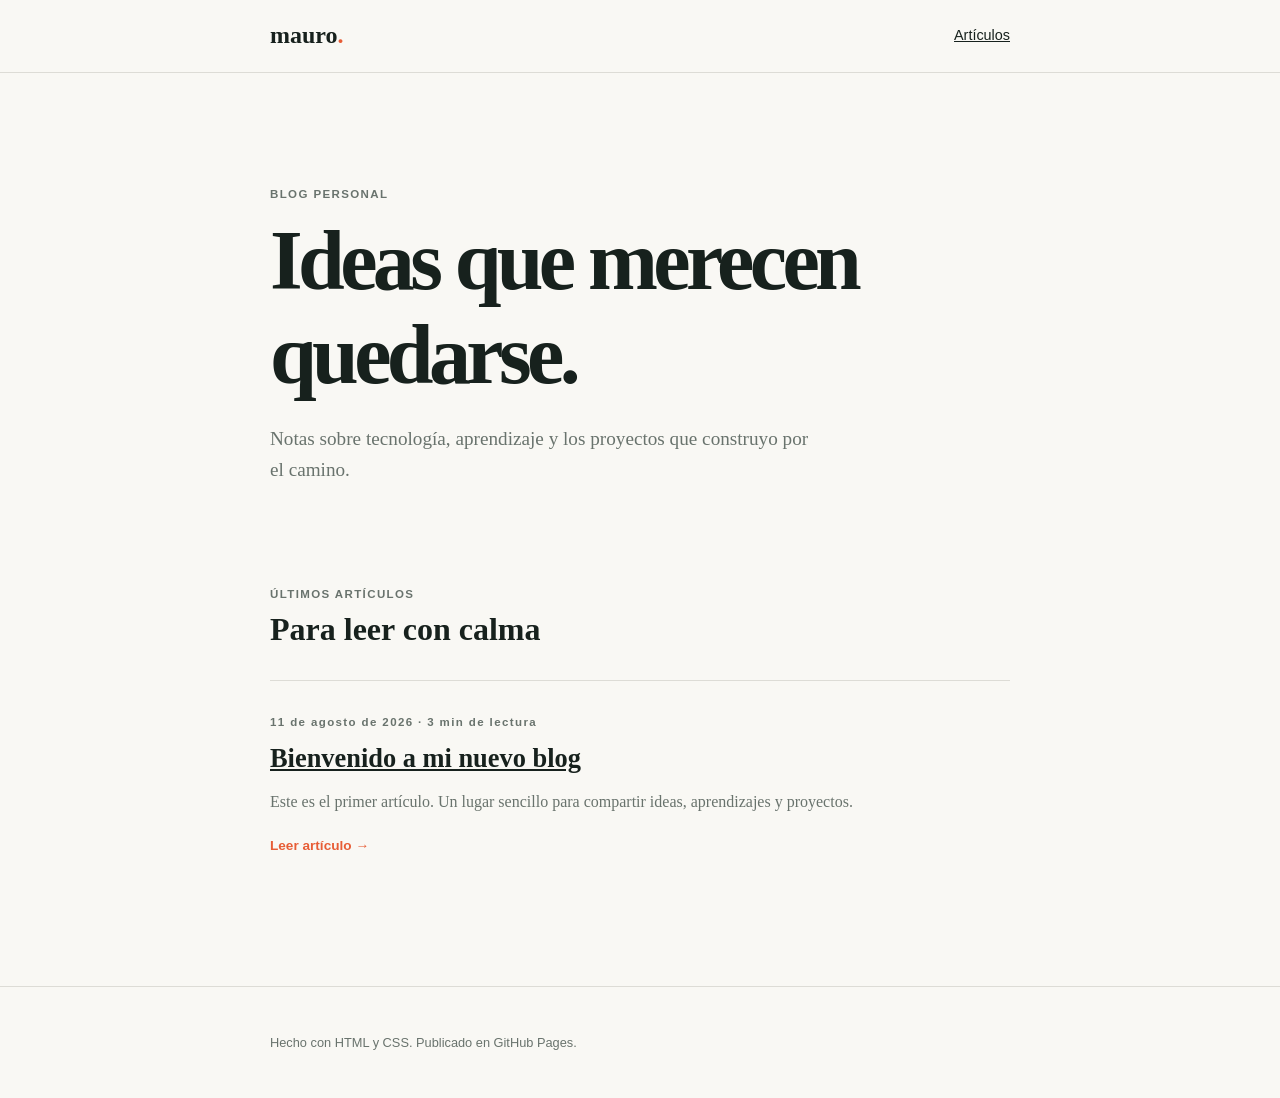
==== index.html @ c7894869 "Create static blog" ====
<!doctype html>
<html lang="es">
  <head>
    <meta charset="UTF-8" />
    <meta name="viewport" content="width=device-width, initial-scale=1.0" />
    <meta
      name="description"
      content="Ideas, notas y proyectos de Mauro."
    />
    <title>Blog de Mauro</title>
    <link rel="stylesheet" href="assets/css/styles.css" />
  </head>
  <body>
    <header class="site-header">
      <nav class="container nav" aria-label="Navegación principal">
        <a class="brand" href="./">mauro<span>.</span></a>
        <a href="#articulos">Artículos</a>
      </nav>
    </header>

    <main>
      <section class="hero container">
        <p class="eyebrow">BLOG PERSONAL</p>
        <h1>Ideas que merecen quedarse.</h1>
        <p class="intro">
          Notas sobre tecnología, aprendizaje y los proyectos que construyo por el camino.
        </p>
      </section>

      <section id="articulos" class="container posts" aria-labelledby="posts-title">
        <div class="section-heading">
          <p class="eyebrow">ÚLTIMOS ARTÍCULOS</p>
          <h2 id="posts-title">Para leer con calma</h2>
        </div>
        <article class="post-card">
          <p class="post-meta">11 de agosto de 2026 · 3 min de lectura</p>
          <h3><a href="posts/bienvenido.html">Bienvenido a mi nuevo blog</a></h3>
          <p>
            Este es el primer artículo. Un lugar sencillo para compartir ideas, aprendizajes y proyectos.
          </p>
          <a class="read-more" href="posts/bienvenido.html">Leer artículo <span aria-hidden="true">→</span></a>
        </article>
      </section>
    </main>

    <footer class="site-footer">
      <div class="container">
        <p>Hecho con HTML y CSS. Publicado en GitHub Pages.</p>
      </div>
    </footer>
  </body>
</html>
---- assets/css/styles.css ----
:root {
  --ink: #17211d;
  --muted: #69736d;
  --paper: #f9f8f4;
  --accent: #e75d36;
  --line: #dddcd6;
  font-family: Georgia, "Times New Roman", serif;
  color: var(--ink);
  background: var(--paper);
}

* {
  box-sizing: border-box;
}

html {
  scroll-behavior: smooth;
}

body {
  margin: 0;
  line-height: 1.65;
}

a {
  color: inherit;
}

.container {
  width: min(100% - 2.5rem, 740px);
  margin: 0 auto;
}

.site-header {
  border-bottom: 1px solid var(--line);
  font-family: Arial, sans-serif;
}

.nav {
  display: flex;
  align-items: center;
  justify-content: space-between;
  min-height: 4.5rem;
  font-size: 0.9rem;
}

.brand {
  font-family: Georgia, serif;
  font-size: 1.5rem;
  font-weight: bold;
  text-decoration: none;
}

.brand span,
.read-more {
  color: var(--accent);
}

.hero {
  padding: 7rem 0 5rem;
}

.eyebrow,
.post-meta {
  margin: 0;
  color: var(--muted);
  font-family: Arial, sans-serif;
  font-size: 0.72rem;
  font-weight: bold;
  letter-spacing: 0.12em;
}

h1,
h2,
h3 {
  line-height: 1.12;
}

h1 {
  max-width: 620px;
  margin: 0.65rem 0 1.25rem;
  font-size: clamp(2.7rem, 8vw, 5.25rem);
  letter-spacing: -0.055em;
}

h2 {
  margin: 0.5rem 0 2rem;
  font-size: 2rem;
}

h3 {
  margin: 0.75rem 0;
  font-size: 1.65rem;
}

.intro {
  max-width: 540px;
  color: var(--muted);
  font-size: 1.2rem;
}

.posts {
  padding-bottom: 6rem;
}

.post-card {
  border-top: 1px solid var(--line);
  padding: 2rem 0;
}

.post-card p:not(.post-meta) {
  color: var(--muted);
}

.read-more {
  font-family: Arial, sans-serif;
  font-size: 0.85rem;
  font-weight: bold;
  text-decoration: none;
}

.read-more:hover,
.post-card h3 a:hover {
  text-decoration: underline;
}

.article {
  padding: 5rem 0;
}

.article h1 {
  font-size: clamp(2.5rem, 7vw, 4.5rem);
}

.article-content {
  color: #354038;
  font-size: 1.15rem;
}

.article-content p {
  margin: 1.5rem 0;
}

.back-link {
  font-family: Arial, sans-serif;
  font-size: 0.85rem;
}

.site-footer {
  border-top: 1px solid var(--line);
  color: var(--muted);
  font-family: Arial, sans-serif;
  font-size: 0.8rem;
  padding: 2rem 0;
}
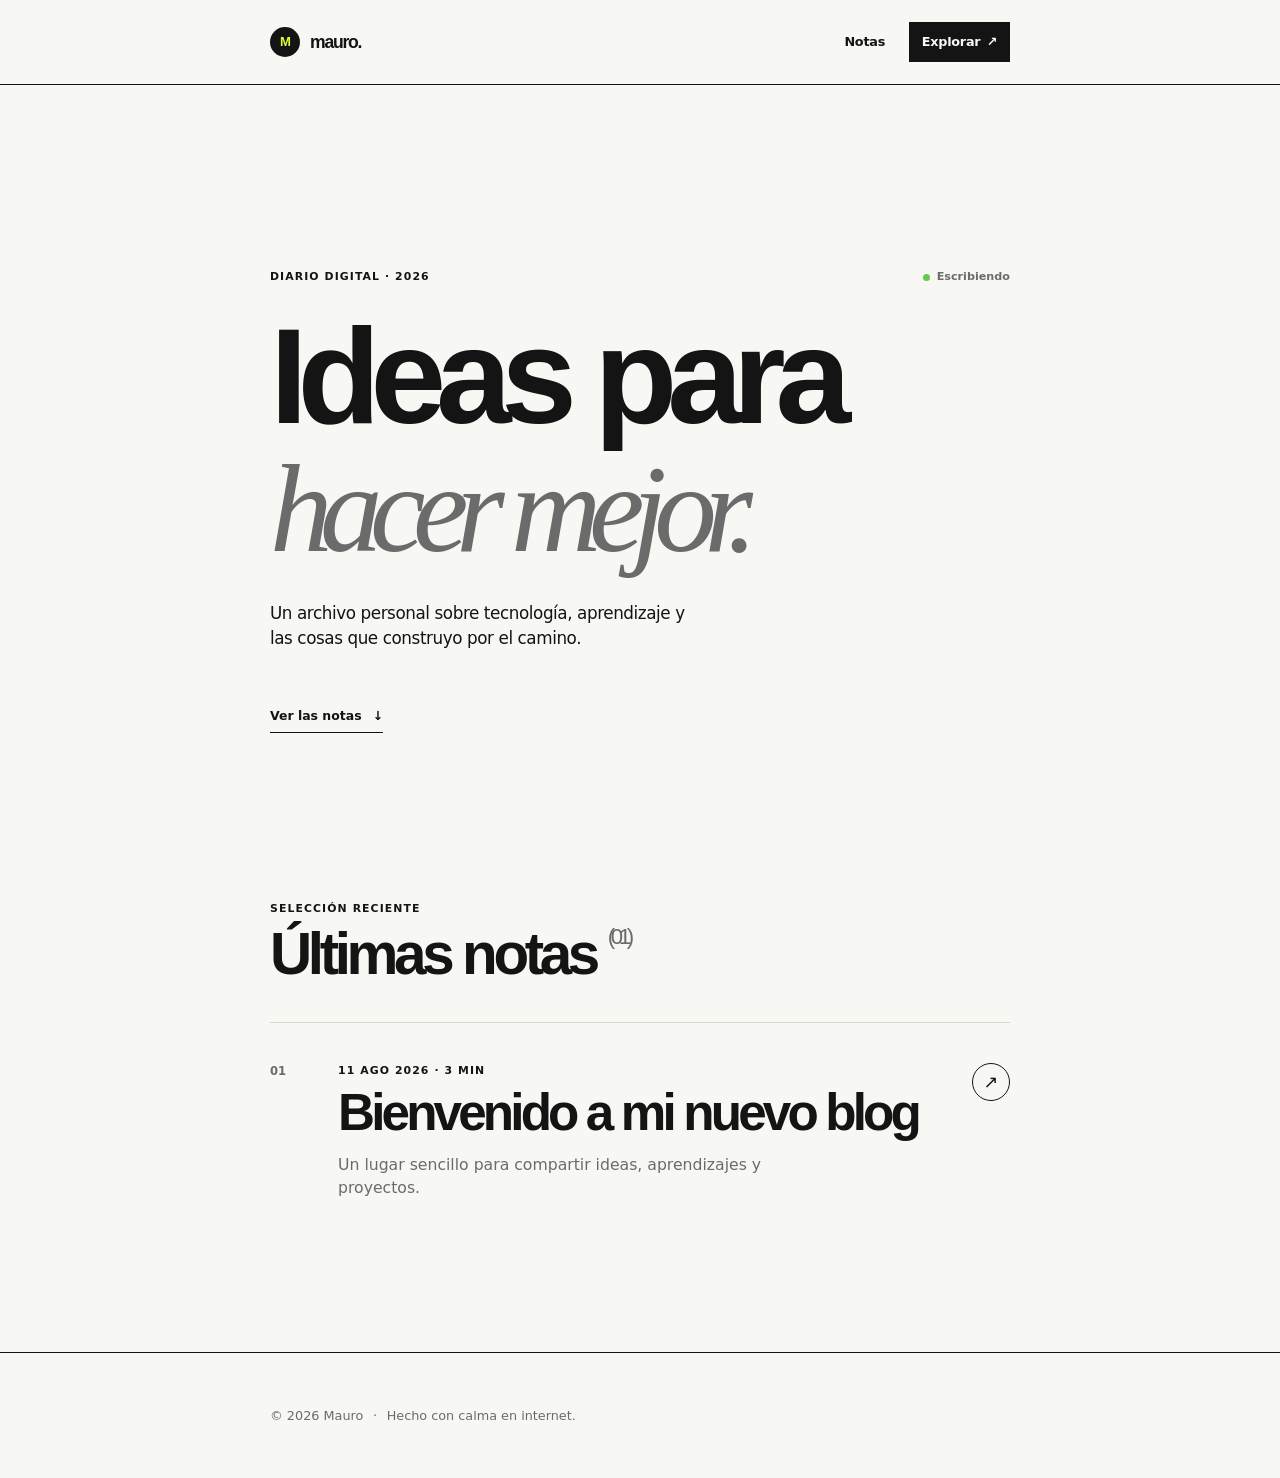
==== commit e89172a3: "Refresh blog visual theme" ====
--- a/index.html
+++ b/index.html
@@ -13,39 +13,54 @@
   <body>
     <header class="site-header">
       <nav class="container nav" aria-label="Navegación principal">
-        <a class="brand" href="./">mauro<span>.</span></a>
-        <a href="#articulos">Artículos</a>
+        <a class="brand" href="./" aria-label="Inicio de Mauro">
+          <span class="brand-mark">M</span>
+          <span>mauro.</span>
+        </a>
+        <div class="nav-links">
+          <a href="#articulos">Notas</a>
+          <a class="nav-cta" href="#articulos">Explorar <span aria-hidden="true">↗</span></a>
+        </div>
       </nav>
     </header>
 
     <main>
       <section class="hero container">
-        <p class="eyebrow">BLOG PERSONAL</p>
-        <h1>Ideas que merecen quedarse.</h1>
+        <div class="hero-topline">
+          <p class="eyebrow">DIARIO DIGITAL · 2026</p>
+          <span class="status"><span></span> Escribiendo</span>
+        </div>
+        <h1>Ideas para<br /><em>hacer mejor.</em></h1>
         <p class="intro">
-          Notas sobre tecnología, aprendizaje y los proyectos que construyo por el camino.
+          Un archivo personal sobre tecnología, aprendizaje y las cosas que construyo por el camino.
         </p>
+        <a class="hero-link" href="#articulos">Ver las notas <span aria-hidden="true">↓</span></a>
       </section>
 
       <section id="articulos" class="container posts" aria-labelledby="posts-title">
         <div class="section-heading">
-          <p class="eyebrow">ÚLTIMOS ARTÍCULOS</p>
-          <h2 id="posts-title">Para leer con calma</h2>
+          <p class="eyebrow">SELECCIÓN RECIENTE</p>
+          <h2 id="posts-title">Últimas notas <span>(01)</span></h2>
         </div>
         <article class="post-card">
-          <p class="post-meta">11 de agosto de 2026 · 3 min de lectura</p>
-          <h3><a href="posts/bienvenido.html">Bienvenido a mi nuevo blog</a></h3>
-          <p>
-            Este es el primer artículo. Un lugar sencillo para compartir ideas, aprendizajes y proyectos.
-          </p>
-          <a class="read-more" href="posts/bienvenido.html">Leer artículo <span aria-hidden="true">→</span></a>
+          <a class="post-card-link" href="posts/bienvenido.html">
+            <div class="post-number">01</div>
+            <div class="post-content">
+              <p class="post-meta">11 AGO 2026 · 3 MIN</p>
+              <h3>Bienvenido a mi nuevo blog</h3>
+              <p>
+                Un lugar sencillo para compartir ideas, aprendizajes y proyectos.
+              </p>
+            </div>
+            <span class="post-arrow" aria-hidden="true">↗</span>
+          </a>
         </article>
       </section>
     </main>
 
     <footer class="site-footer">
       <div class="container">
-        <p>Hecho con HTML y CSS. Publicado en GitHub Pages.</p>
+        <p>© 2026 Mauro <span>·</span> Hecho con calma en internet.</p>
       </div>
     </footer>
   </body>
--- a/assets/css/styles.css
+++ b/assets/css/styles.css
@@ -1,10 +1,12 @@
 :root {
-  --ink: #17211d;
-  --muted: #69736d;
-  --paper: #f9f8f4;
-  --accent: #e75d36;
-  --line: #dddcd6;
-  font-family: Georgia, "Times New Roman", serif;
+  --ink: #141414;
+  --muted: #6b6b6b;
+  --paper: #f7f7f4;
+  --accent: #d8ff36;
+  --line: #d8d8d3;
+  --display: "Arial Narrow", "Helvetica Neue", Arial, sans-serif;
+  --sans: Inter, ui-sans-serif, system-ui, -apple-system, BlinkMacSystemFont, "Segoe UI", sans-serif;
+  font-family: var(--sans);
   color: var(--ink);
   background: var(--paper);
 }
@@ -19,7 +21,7 @@
 
 body {
   margin: 0;
-  line-height: 1.65;
+  line-height: 1.5;
 }
 
 a {
@@ -32,109 +34,248 @@
 }
 
 .site-header {
-  border-bottom: 1px solid var(--line);
-  font-family: Arial, sans-serif;
+  border-bottom: 1px solid var(--ink);
 }
 
 .nav {
   display: flex;
   align-items: center;
   justify-content: space-between;
-  min-height: 4.5rem;
-  font-size: 0.9rem;
+  min-height: 5.25rem;
+  font-size: 0.8rem;
+  font-weight: 700;
+  letter-spacing: -0.02em;
 }
 
 .brand {
-  font-family: Georgia, serif;
-  font-size: 1.5rem;
-  font-weight: bold;
-  text-decoration: none;
-}
-
-.brand span,
-.read-more {
+  display: inline-flex;
+  align-items: center;
+  gap: 0.6rem;
+  font-family: var(--display);
+  font-size: 1.1rem;
+  font-weight: 800;
+  letter-spacing: -0.07em;
+  text-decoration: none;
+}
+
+.brand-mark {
+  display: grid;
+  width: 1.9rem;
+  height: 1.9rem;
+  place-items: center;
+  border-radius: 50%;
+  background: var(--ink);
   color: var(--accent);
+  font-size: 0.82rem;
+  letter-spacing: -0.05em;
+}
+
+.nav-links {
+  display: flex;
+  align-items: center;
+  gap: 1.5rem;
+}
+
+.nav-links a {
+  text-decoration: none;
+}
+
+.nav-cta {
+  display: inline-flex;
+  gap: 0.4rem;
+  align-items: center;
+  padding: 0.65rem 0.8rem;
+  background: var(--ink);
+  color: var(--paper);
 }
 
 .hero {
-  padding: 7rem 0 5rem;
+  display: flex;
+  flex-direction: column;
+  justify-content: center;
+  min-height: calc(100vh - 5.25rem);
+  padding: 6rem 0 5rem;
+}
+
+.hero-topline {
+  display: flex;
+  align-items: center;
+  justify-content: space-between;
+  margin-bottom: 1.7rem;
 }
 
 .eyebrow,
 .post-meta {
   margin: 0;
-  color: var(--muted);
-  font-family: Arial, sans-serif;
-  font-size: 0.72rem;
-  font-weight: bold;
-  letter-spacing: 0.12em;
+  font-size: 0.68rem;
+  font-weight: 750;
+  letter-spacing: 0.1em;
+}
+
+.status {
+  display: inline-flex;
+  align-items: center;
+  gap: 0.4rem;
+  color: var(--muted);
+  font-size: 0.7rem;
+  font-weight: 600;
+}
+
+.status span {
+  width: 0.45rem;
+  height: 0.45rem;
+  border-radius: 50%;
+  background: #64c94c;
 }
 
 h1,
 h2,
 h3 {
-  line-height: 1.12;
+  font-family: var(--display);
+  line-height: 0.94;
+  letter-spacing: -0.075em;
 }
 
 h1 {
-  max-width: 620px;
-  margin: 0.65rem 0 1.25rem;
-  font-size: clamp(2.7rem, 8vw, 5.25rem);
-  letter-spacing: -0.055em;
+  max-width: 720px;
+  margin: 0;
+  font-size: clamp(4rem, 11vw, 8.5rem);
+  font-weight: 800;
+}
+
+h1 em {
+  color: var(--muted);
+  font-family: Georgia, "Times New Roman", serif;
+  font-size: 0.92em;
+  font-weight: 400;
+  letter-spacing: -0.1em;
 }
 
 h2 {
-  margin: 0.5rem 0 2rem;
-  font-size: 2rem;
+  margin: 0.6rem 0 0;
+  font-size: clamp(2.25rem, 5vw, 3.65rem);
+}
+
+h2 span {
+  color: var(--muted);
+  font-size: 0.38em;
+  font-weight: 500;
+  vertical-align: top;
 }
 
 h3 {
-  margin: 0.75rem 0;
-  font-size: 1.65rem;
+  margin: 0.6rem 0 1rem;
+  font-size: clamp(2rem, 4vw, 3.3rem);
+  font-weight: 750;
 }
 
 .intro {
-  max-width: 540px;
-  color: var(--muted);
-  font-size: 1.2rem;
+  max-width: 440px;
+  margin: 2rem 0 0;
+  font-size: 1.05rem;
+  letter-spacing: -0.025em;
+}
+
+.hero-link {
+  display: inline-flex;
+  align-items: center;
+  gap: 0.7rem;
+  width: fit-content;
+  margin-top: 3.5rem;
+  border-bottom: 1px solid var(--ink);
+  padding-bottom: 0.4rem;
+  font-size: 0.78rem;
+  font-weight: 700;
+  text-decoration: none;
 }
 
 .posts {
-  padding-bottom: 6rem;
+  padding-bottom: 7rem;
+}
+
+.section-heading {
+  padding-bottom: 2.5rem;
 }
 
 .post-card {
   border-top: 1px solid var(--line);
-  padding: 2rem 0;
+}
+
+.post-card-link {
+  display: grid;
+  grid-template-columns: 3rem 1fr auto;
+  gap: 1.25rem;
+  align-items: start;
+  padding: 2.5rem 0;
+  text-decoration: none;
+  transition: background 180ms ease, padding 180ms ease;
+}
+
+.post-card-link:hover {
+  padding-right: 0.6rem;
+  padding-left: 0.6rem;
+  background: var(--accent);
 }
 
 .post-card p:not(.post-meta) {
-  color: var(--muted);
-}
-
-.read-more {
-  font-family: Arial, sans-serif;
-  font-size: 0.85rem;
-  font-weight: bold;
-  text-decoration: none;
-}
-
-.read-more:hover,
-.post-card h3 a:hover {
-  text-decoration: underline;
+  max-width: 500px;
+  margin: 0;
+  color: var(--muted);
+  font-size: 0.98rem;
+}
+
+.post-number {
+  color: var(--muted);
+  font-size: 0.72rem;
+  font-weight: 700;
+}
+
+.post-arrow {
+  display: grid;
+  width: 2.4rem;
+  height: 2.4rem;
+  place-items: center;
+  border: 1px solid var(--ink);
+  border-radius: 50%;
+  font-size: 1.1rem;
+  transition: background 180ms ease, color 180ms ease;
+}
+
+.post-card-link:hover .post-arrow {
+  background: var(--ink);
+  color: var(--accent);
 }
 
 .article {
-  padding: 5rem 0;
+  max-width: 820px;
+  padding: 5rem 0 7rem;
 }
 
 .article h1 {
-  font-size: clamp(2.5rem, 7vw, 4.5rem);
+  max-width: 780px;
+  margin: 1.75rem 0 4rem;
+  font-size: clamp(3.25rem, 8vw, 6.5rem);
+}
+
+.article-meta {
+  display: flex;
+  align-items: center;
+  gap: 1rem;
+  margin-top: 4rem;
+}
+
+.article-meta p:last-child {
+  margin: 0;
+  color: var(--muted);
+  font-size: 0.72rem;
 }
 
 .article-content {
-  color: #354038;
-  font-size: 1.15rem;
+  max-width: 600px;
+  color: #303030;
+  font-family: Georgia, "Times New Roman", serif;
+  font-size: clamp(1.15rem, 2vw, 1.35rem);
+  line-height: 1.7;
 }
 
 .article-content p {
@@ -142,14 +283,55 @@
 }
 
 .back-link {
-  font-family: Arial, sans-serif;
-  font-size: 0.85rem;
+  font-size: 0.75rem;
+  font-weight: 700;
+  text-decoration: none;
+}
+
+.back-link:hover {
+  text-decoration: underline;
 }
 
 .site-footer {
-  border-top: 1px solid var(--line);
-  color: var(--muted);
-  font-family: Arial, sans-serif;
+  border-top: 1px solid var(--ink);
+  color: var(--muted);
   font-size: 0.8rem;
-  padding: 2rem 0;
-}
+  padding: 2.5rem 0;
+}
+
+.site-footer span {
+  padding: 0 0.35rem;
+}
+
+@media (max-width: 560px) {
+  .nav-links > a:first-child {
+    display: none;
+  }
+
+  .nav-cta {
+    padding: 0.55rem 0.65rem;
+  }
+
+  .hero {
+    min-height: 40rem;
+    padding: 5rem 0 4rem;
+  }
+
+  .post-card-link {
+    grid-template-columns: 2rem 1fr;
+    gap: 0.75rem;
+  }
+
+  .post-arrow {
+    grid-column: 2;
+    grid-row: 3;
+  }
+
+  .article {
+    padding-top: 3.5rem;
+  }
+
+  .article-meta {
+    margin-top: 3.5rem;
+  }
+}
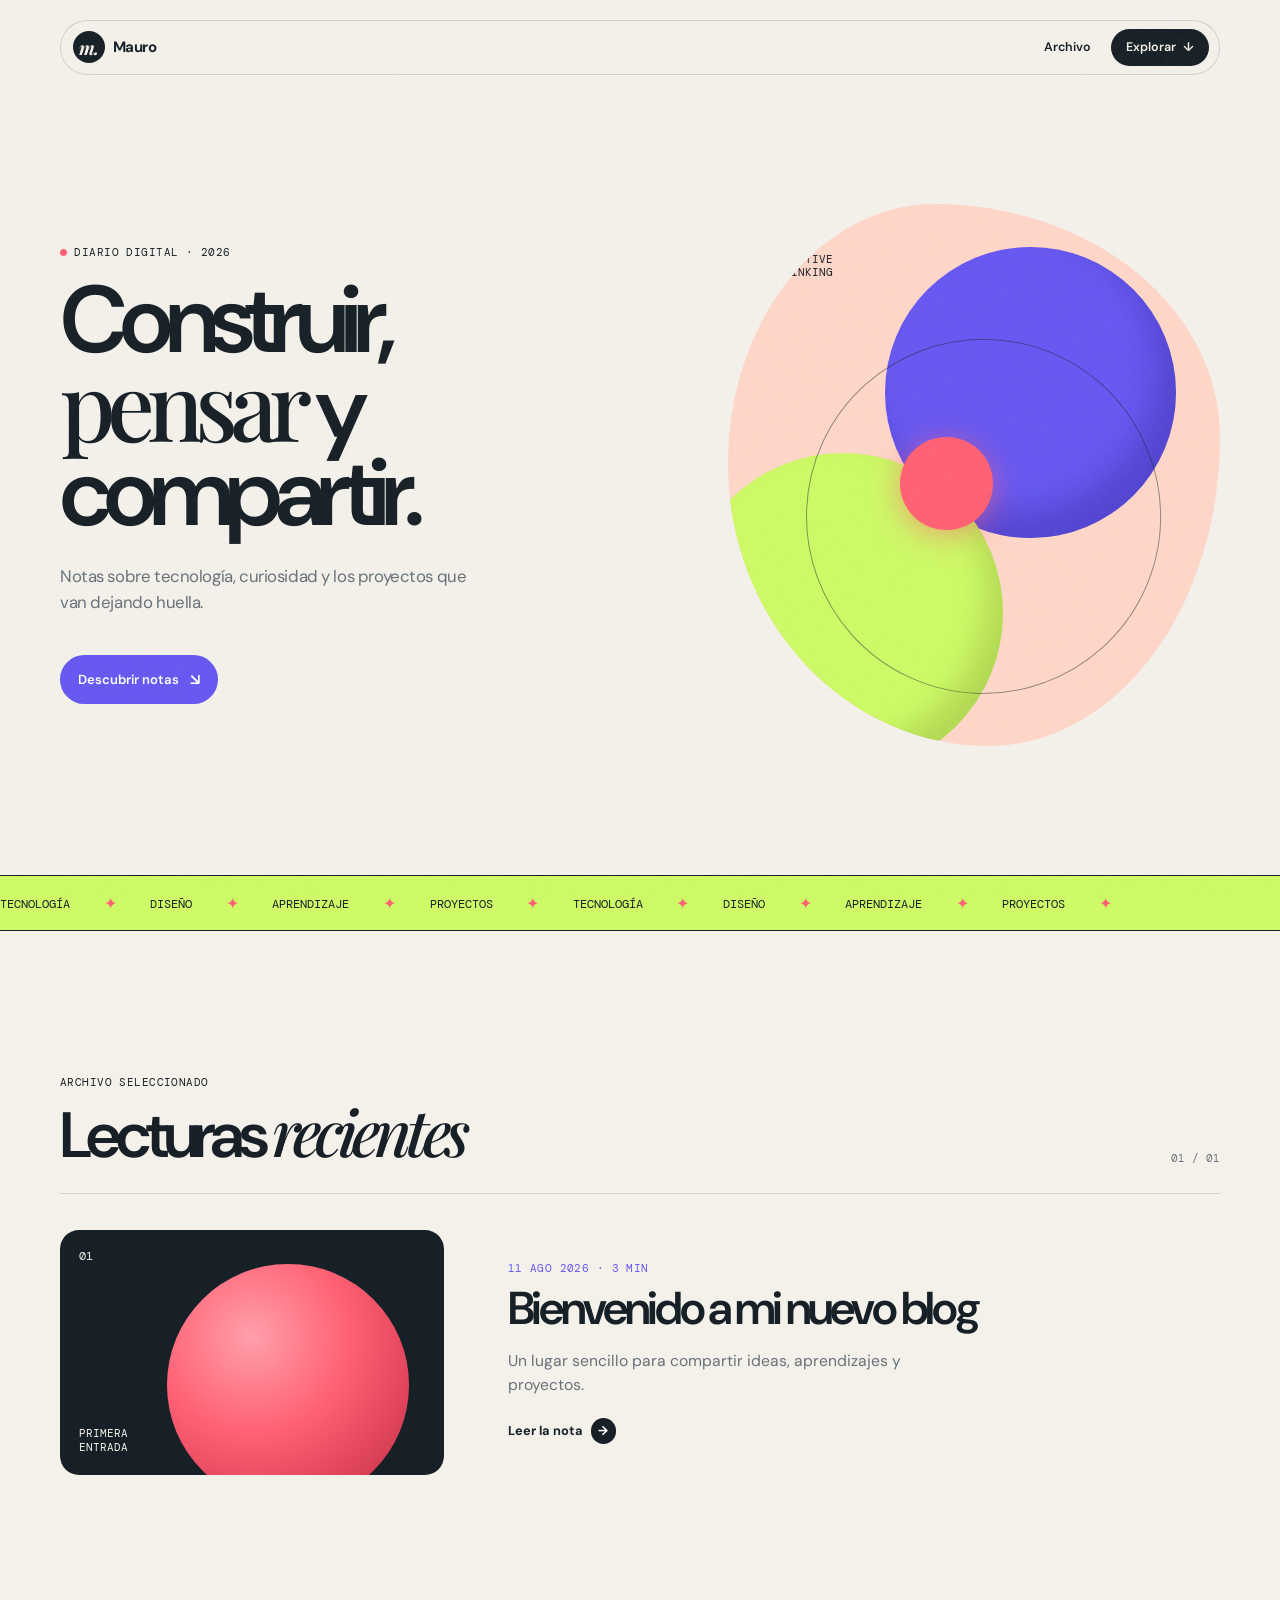
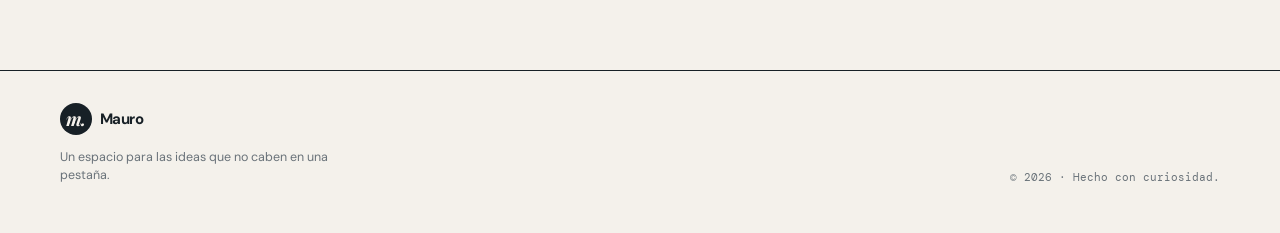
==== commit 8bb577fd: "Build interactive blog experience" ====
--- a/index.html
+++ b/index.html
@@ -9,50 +9,73 @@
     />
     <title>Blog de Mauro</title>
     <link rel="stylesheet" href="assets/css/styles.css" />
+    <script src="assets/js/main.js" defer></script>
   </head>
-  <body>
+  <body class="home-page">
+    <div class="noise" aria-hidden="true"></div>
     <header class="site-header">
       <nav class="container nav" aria-label="Navegación principal">
         <a class="brand" href="./" aria-label="Inicio de Mauro">
-          <span class="brand-mark">M</span>
-          <span>mauro.</span>
+          <span class="brand-mark">m.</span>
+          <span>Mauro</span>
         </a>
         <div class="nav-links">
-          <a href="#articulos">Notas</a>
-          <a class="nav-cta" href="#articulos">Explorar <span aria-hidden="true">↗</span></a>
+          <a href="#articulos">Archivo</a>
+          <a class="nav-cta" href="#articulos">Explorar <span aria-hidden="true">↓</span></a>
         </div>
       </nav>
     </header>
 
     <main>
       <section class="hero container">
-        <div class="hero-topline">
-          <p class="eyebrow">DIARIO DIGITAL · 2026</p>
-          <span class="status"><span></span> Escribiendo</span>
+        <div class="hero-copy reveal">
+          <p class="eyebrow"><span class="live-dot"></span> DIARIO DIGITAL · 2026</p>
+          <h1>Construir,<br /><span>pensar</span> y compartir.</h1>
+          <p class="intro">
+            Notas sobre tecnología, curiosidad y los proyectos que van dejando huella.
+          </p>
+          <a class="hero-link magnetic" href="#articulos">Descubrir notas <span aria-hidden="true">↘</span></a>
         </div>
-        <h1>Ideas para<br /><em>hacer mejor.</em></h1>
-        <p class="intro">
-          Un archivo personal sobre tecnología, aprendizaje y las cosas que construyo por el camino.
-        </p>
-        <a class="hero-link" href="#articulos">Ver las notas <span aria-hidden="true">↓</span></a>
+        <div class="hero-art reveal" aria-hidden="true">
+          <div class="orb orb-one"></div>
+          <div class="orb orb-two"></div>
+          <div class="orb orb-three"></div>
+          <div class="art-label art-label-top">CREATIVE<br />THINKING</div>
+          <div class="art-label art-label-bottom">VOL. 01</div>
+          <div class="orbit"></div>
+        </div>
       </section>
 
+      <div class="ticker" aria-label="Temas del blog">
+        <div class="ticker-track">
+          <span>TECNOLOGÍA</span><i>✦</i><span>DISEÑO</span><i>✦</i><span>APRENDIZAJE</span><i>✦</i><span>PROYECTOS</span><i>✦</i>
+          <span>TECNOLOGÍA</span><i>✦</i><span>DISEÑO</span><i>✦</i><span>APRENDIZAJE</span><i>✦</i><span>PROYECTOS</span><i>✦</i>
+        </div>
+      </div>
+
       <section id="articulos" class="container posts" aria-labelledby="posts-title">
-        <div class="section-heading">
-          <p class="eyebrow">SELECCIÓN RECIENTE</p>
-          <h2 id="posts-title">Últimas notas <span>(01)</span></h2>
+        <div class="section-heading reveal">
+          <div>
+            <p class="eyebrow">ARCHIVO SELECCIONADO</p>
+            <h2 id="posts-title">Lecturas <em>recientes</em></h2>
+          </div>
+          <span class="article-count">01 / 01</span>
         </div>
-        <article class="post-card">
-          <a class="post-card-link" href="posts/bienvenido.html">
-            <div class="post-number">01</div>
+        <article class="post-card reveal">
+          <a class="post-card-link magnetic" href="posts/bienvenido.html">
+            <div class="post-visual">
+              <span>01</span>
+              <div class="mini-orb"></div>
+              <p>PRIMERA<br />ENTRADA</p>
+            </div>
             <div class="post-content">
               <p class="post-meta">11 AGO 2026 · 3 MIN</p>
               <h3>Bienvenido a mi nuevo blog</h3>
               <p>
                 Un lugar sencillo para compartir ideas, aprendizajes y proyectos.
               </p>
+              <span class="read-more">Leer la nota <b aria-hidden="true">→</b></span>
             </div>
-            <span class="post-arrow" aria-hidden="true">↗</span>
           </a>
         </article>
       </section>
@@ -60,7 +83,11 @@
 
     <footer class="site-footer">
       <div class="container">
-        <p>© 2026 Mauro <span>·</span> Hecho con calma en internet.</p>
+        <div>
+          <a class="brand" href="./"><span class="brand-mark">m.</span><span>Mauro</span></a>
+          <p>Un espacio para las ideas que no caben en una pestaña.</p>
+        </div>
+        <p>© 2026 · Hecho con curiosidad.</p>
       </div>
     </footer>
   </body>
--- a/assets/css/styles.css
+++ b/assets/css/styles.css
@@ -1,14 +1,20 @@
+@import url("https://fonts.googleapis.com/css2?family=DM+Mono:wght@400;500&family=DM+Sans:opsz,wght@9..40,400;9..40,500;9..40,600;9..40,700&family=Playfair+Display:ital,wght@0,500;0,600;1,500;1,600&display=swap");
+
 :root {
-  --ink: #141414;
-  --muted: #6b6b6b;
-  --paper: #f7f7f4;
-  --accent: #d8ff36;
-  --line: #d8d8d3;
-  --display: "Arial Narrow", "Helvetica Neue", Arial, sans-serif;
-  --sans: Inter, ui-sans-serif, system-ui, -apple-system, BlinkMacSystemFont, "Segoe UI", sans-serif;
-  font-family: var(--sans);
+  --ink: #172026;
+  --paper: #f4f1eb;
+  --peach: #ffd7c9;
+  --violet: #6758f2;
+  --pink: #ff6174;
+  --lime: #cefa67;
+  --muted: #697279;
+  --line: rgba(23, 32, 38, 0.15);
+  --mono: "DM Mono", monospace;
+  --sans: "DM Sans", sans-serif;
+  --serif: "Playfair Display", Georgia, serif;
   color: var(--ink);
   background: var(--paper);
+  font-family: var(--sans);
 }
 
 * {
@@ -20,318 +26,619 @@
 }
 
 body {
+  min-width: 320px;
   margin: 0;
-  line-height: 1.5;
+  overflow-x: hidden;
 }
 
 a {
   color: inherit;
 }
 
+.noise {
+  position: fixed;
+  z-index: 10;
+  inset: 0;
+  pointer-events: none;
+  opacity: 0.045;
+  background-image: url("data:image/svg+xml,%3Csvg viewBox='0 0 180 180' xmlns='http://www.w3.org/2000/svg'%3E%3Cfilter id='n'%3E%3CfeTurbulence type='fractalNoise' baseFrequency='.9' numOctaves='4' stitchTiles='stitch'/%3E%3C/filter%3E%3Crect width='100%25' height='100%25' filter='url(%23n)' opacity='.7'/%3E%3C/svg%3E");
+}
+
 .container {
-  width: min(100% - 2.5rem, 740px);
+  width: min(100% - 3rem, 1160px);
   margin: 0 auto;
 }
 
 .site-header {
-  border-bottom: 1px solid var(--ink);
+  position: relative;
+  z-index: 2;
+  padding-top: 1.25rem;
 }
 
 .nav {
   display: flex;
   align-items: center;
   justify-content: space-between;
-  min-height: 5.25rem;
-  font-size: 0.8rem;
-  font-weight: 700;
-  letter-spacing: -0.02em;
+  border: 1px solid var(--line);
+  border-radius: 999px;
+  padding: 0.5rem 0.6rem 0.5rem 0.75rem;
+  background: rgba(244, 241, 235, 0.74);
+  backdrop-filter: blur(14px);
 }
 
 .brand {
   display: inline-flex;
   align-items: center;
-  gap: 0.6rem;
-  font-family: var(--display);
-  font-size: 1.1rem;
-  font-weight: 800;
-  letter-spacing: -0.07em;
+  gap: 0.5rem;
+  font-size: 0.94rem;
+  font-weight: 700;
+  letter-spacing: -0.04em;
   text-decoration: none;
 }
 
 .brand-mark {
   display: grid;
-  width: 1.9rem;
-  height: 1.9rem;
+  width: 2rem;
+  height: 2rem;
   place-items: center;
   border-radius: 50%;
   background: var(--ink);
-  color: var(--accent);
-  font-size: 0.82rem;
-  letter-spacing: -0.05em;
+  color: var(--paper);
+  font-family: var(--serif);
+  font-size: 1.15rem;
+  font-style: italic;
 }
 
 .nav-links {
   display: flex;
   align-items: center;
-  gap: 1.5rem;
-}
-
-.nav-links a {
+  gap: 1.25rem;
+  font-size: 0.78rem;
+  font-weight: 600;
+}
+
+.nav-links > a:not(.nav-cta) {
   text-decoration: none;
 }
 
 .nav-cta {
   display: inline-flex;
-  gap: 0.4rem;
-  align-items: center;
-  padding: 0.65rem 0.8rem;
+  gap: 0.45rem;
+  align-items: center;
+  border-radius: 999px;
+  padding: 0.65rem 0.95rem;
   background: var(--ink);
   color: var(--paper);
+  text-decoration: none;
+  transition: background 180ms ease, transform 180ms ease;
+}
+
+.nav-cta:hover {
+  background: var(--violet);
+  transform: translateY(-2px);
 }
 
 .hero {
-  display: flex;
-  flex-direction: column;
-  justify-content: center;
-  min-height: calc(100vh - 5.25rem);
-  padding: 6rem 0 5rem;
-}
-
-.hero-topline {
-  display: flex;
-  align-items: center;
-  justify-content: space-between;
-  margin-bottom: 1.7rem;
+  display: grid;
+  grid-template-columns: 1.08fr 0.92fr;
+  gap: clamp(2rem, 7vw, 8rem);
+  align-items: center;
+  min-height: min(800px, calc(100vh - 5rem));
+  padding: 6rem 0;
 }
 
 .eyebrow,
 .post-meta {
+  display: flex;
+  align-items: center;
+  gap: 0.45rem;
   margin: 0;
-  font-size: 0.68rem;
-  font-weight: 750;
-  letter-spacing: 0.1em;
-}
-
-.status {
-  display: inline-flex;
-  align-items: center;
-  gap: 0.4rem;
-  color: var(--muted);
-  font-size: 0.7rem;
-  font-weight: 600;
-}
-
-.status span {
+  font-family: var(--mono);
+  font-size: 0.67rem;
+  letter-spacing: 0.04em;
+}
+
+.live-dot {
+  display: inline-block;
   width: 0.45rem;
   height: 0.45rem;
   border-radius: 50%;
-  background: #64c94c;
+  background: var(--pink);
+  box-shadow: 0 0 0 0 rgba(255, 97, 116, 0.65);
+  animation: pulse 2s infinite;
 }
 
 h1,
 h2,
-h3 {
-  font-family: var(--display);
-  line-height: 0.94;
-  letter-spacing: -0.075em;
+h3,
+p {
+  margin-top: 0;
 }
 
 h1 {
-  max-width: 720px;
-  margin: 0;
-  font-size: clamp(4rem, 11vw, 8.5rem);
-  font-weight: 800;
-}
-
-h1 em {
+  max-width: 650px;
+  margin: 1.2rem 0 1.8rem;
+  font-size: clamp(3.75rem, 7.4vw, 7rem);
+  font-weight: 600;
+  letter-spacing: -0.08em;
+  line-height: 0.88;
+}
+
+h1 span,
+h2 em {
+  font-family: var(--serif);
+  font-weight: 500;
+  letter-spacing: -0.09em;
+}
+
+.intro {
+  max-width: 420px;
   color: var(--muted);
-  font-family: Georgia, "Times New Roman", serif;
-  font-size: 0.92em;
-  font-weight: 400;
-  letter-spacing: -0.1em;
-}
-
-h2 {
-  margin: 0.6rem 0 0;
-  font-size: clamp(2.25rem, 5vw, 3.65rem);
-}
-
-h2 span {
-  color: var(--muted);
-  font-size: 0.38em;
-  font-weight: 500;
-  vertical-align: top;
-}
-
-h3 {
-  margin: 0.6rem 0 1rem;
-  font-size: clamp(2rem, 4vw, 3.3rem);
-  font-weight: 750;
-}
-
-.intro {
-  max-width: 440px;
-  margin: 2rem 0 0;
   font-size: 1.05rem;
   letter-spacing: -0.025em;
+  line-height: 1.55;
 }
 
 .hero-link {
   display: inline-flex;
   align-items: center;
-  gap: 0.7rem;
-  width: fit-content;
-  margin-top: 3.5rem;
+  gap: 0.65rem;
+  margin-top: 1.4rem;
+  border-radius: 999px;
+  padding: 0.9rem 1.15rem;
+  background: var(--violet);
+  color: white;
+  font-size: 0.82rem;
+  font-weight: 600;
+  text-decoration: none;
+  transition: box-shadow 180ms ease, transform 180ms ease;
+}
+
+.hero-link span {
+  font-size: 1rem;
+}
+
+.hero-link:hover {
+  box-shadow: 5px 6px 0 var(--ink);
+}
+
+.hero-art {
+  position: relative;
+  aspect-ratio: 1 / 1.1;
+  overflow: hidden;
+  border-radius: 42% 58% 47% 53% / 48% 43% 57% 52%;
+  background: var(--peach);
+  transform: rotate(4deg);
+  transition: border-radius 800ms ease, transform 800ms ease;
+}
+
+.hero-art:hover {
+  border-radius: 59% 41% 61% 39% / 39% 57% 43% 61%;
+  transform: rotate(-2deg) scale(1.02);
+}
+
+.orb {
+  position: absolute;
+  border-radius: 50%;
+  filter: blur(0.2px);
+}
+
+.orb-one {
+  top: 8%;
+  right: 9%;
+  width: 59%;
+  aspect-ratio: 1;
+  background: var(--violet);
+  box-shadow: inset -20px -25px 30px rgba(19, 14, 103, 0.24);
+  animation: float 8s ease-in-out infinite;
+}
+
+.orb-two {
+  bottom: -5%;
+  left: -9%;
+  width: 65%;
+  aspect-ratio: 1;
+  background: var(--lime);
+  box-shadow: inset -15px -20px 30px rgba(91, 113, 20, 0.24);
+  animation: float 10s ease-in-out -4s infinite reverse;
+}
+
+.orb-three {
+  top: 43%;
+  left: 35%;
+  width: 19%;
+  aspect-ratio: 1;
+  background: var(--pink);
+  box-shadow: 0 5px 30px rgba(255, 97, 116, 0.55);
+  animation: float 6s ease-in-out -2s infinite;
+}
+
+.orbit {
+  position: absolute;
+  top: 25%;
+  left: 16%;
+  width: 72%;
+  aspect-ratio: 1;
+  border: 1px solid rgba(23, 32, 38, 0.45);
+  border-radius: 50%;
+  transform: rotate(-20deg);
+  animation: spin 24s linear infinite;
+}
+
+.art-label {
+  position: absolute;
+  z-index: 1;
+  font-family: var(--mono);
+  font-size: 0.68rem;
+  line-height: 1.25;
+}
+
+.art-label-top {
+  top: 9%;
+  left: 10%;
+}
+
+.art-label-bottom {
+  right: 11%;
+  bottom: 9%;
+  writing-mode: vertical-rl;
+}
+
+.ticker {
+  overflow: hidden;
+  border-top: 1px solid var(--ink);
   border-bottom: 1px solid var(--ink);
-  padding-bottom: 0.4rem;
-  font-size: 0.78rem;
-  font-weight: 700;
-  text-decoration: none;
+  padding: 1rem 0;
+  background: var(--lime);
+  white-space: nowrap;
+}
+
+.ticker-track {
+  display: inline-flex;
+  align-items: center;
+  gap: 2.1rem;
+  min-width: max-content;
+  animation: ticker 24s linear infinite;
+  font-family: var(--mono);
+  font-size: 0.77rem;
+}
+
+.ticker i {
+  color: var(--pink);
+  font-size: 1rem;
+  font-style: normal;
 }
 
 .posts {
-  padding-bottom: 7rem;
+  padding: 9rem 0 10rem;
 }
 
 .section-heading {
-  padding-bottom: 2.5rem;
-}
-
-.post-card {
-  border-top: 1px solid var(--line);
+  display: flex;
+  align-items: end;
+  justify-content: space-between;
+  border-bottom: 1px solid var(--line);
+  padding-bottom: 1.8rem;
+}
+
+h2 {
+  margin: 0.8rem 0 0;
+  font-size: clamp(2.6rem, 5vw, 4.75rem);
+  font-weight: 600;
+  letter-spacing: -0.08em;
+  line-height: 0.9;
+}
+
+.article-count {
+  color: var(--muted);
+  font-family: var(--mono);
+  font-size: 0.7rem;
 }
 
 .post-card-link {
   display: grid;
-  grid-template-columns: 3rem 1fr auto;
-  gap: 1.25rem;
-  align-items: start;
-  padding: 2.5rem 0;
+  grid-template-columns: minmax(220px, 0.7fr) 1.3fr;
+  gap: clamp(1.5rem, 5vw, 5rem);
+  align-items: center;
+  padding: 2.2rem 0;
   text-decoration: none;
-  transition: background 180ms ease, padding 180ms ease;
-}
-
-.post-card-link:hover {
-  padding-right: 0.6rem;
-  padding-left: 0.6rem;
-  background: var(--accent);
-}
-
-.post-card p:not(.post-meta) {
-  max-width: 500px;
+}
+
+.post-visual {
+  position: relative;
+  display: flex;
+  min-height: 245px;
+  overflow: hidden;
+  flex-direction: column;
+  justify-content: space-between;
+  border-radius: 1.2rem;
+  padding: 1.2rem;
+  background: var(--ink);
+  color: var(--paper);
+  transition: border-radius 400ms ease, transform 400ms cubic-bezier(.2,.8,.2,1);
+}
+
+.post-card-link:hover .post-visual {
+  border-radius: 50% 1.2rem 1.2rem 1.2rem;
+  transform: rotate(-2deg) scale(1.03);
+}
+
+.post-visual > span {
+  position: relative;
+  z-index: 1;
+  font-family: var(--mono);
+  font-size: 0.72rem;
+}
+
+.post-visual p {
+  position: relative;
+  z-index: 1;
   margin: 0;
+  font-family: var(--mono);
+  font-size: 0.66rem;
+  line-height: 1.35;
+}
+
+.mini-orb {
+  position: absolute;
+  top: 14%;
+  right: 9%;
+  width: 63%;
+  aspect-ratio: 1;
+  border-radius: 50%;
+  background: radial-gradient(circle at 35% 30%, #ff9fab, var(--pink) 42%, #bf2843);
+  transition: transform 500ms cubic-bezier(.2,.8,.2,1);
+}
+
+.post-card-link:hover .mini-orb {
+  transform: scale(1.2) translate(-8%, 6%);
+}
+
+.post-meta {
+  color: var(--violet);
+}
+
+h3 {
+  max-width: 540px;
+  margin: 0.8rem 0 1.1rem;
+  font-size: clamp(2rem, 3.6vw, 3.5rem);
+  font-weight: 600;
+  letter-spacing: -0.07em;
+  line-height: 0.95;
+}
+
+.post-content > p:not(.post-meta) {
+  max-width: 460px;
+  margin-bottom: 1.3rem;
   color: var(--muted);
   font-size: 0.98rem;
-}
-
-.post-number {
+  line-height: 1.55;
+}
+
+.read-more {
+  display: inline-flex;
+  align-items: center;
+  gap: 0.5rem;
+  font-size: 0.8rem;
+  font-weight: 700;
+}
+
+.read-more b {
+  display: grid;
+  width: 1.6rem;
+  height: 1.6rem;
+  place-items: center;
+  border-radius: 50%;
+  background: var(--ink);
+  color: white;
+  transition: transform 180ms ease, background 180ms ease;
+}
+
+.post-card-link:hover .read-more b {
+  background: var(--violet);
+  transform: translateX(4px);
+}
+
+.site-footer {
+  border-top: 1px solid var(--ink);
+  padding: 2rem 0 3rem;
+}
+
+.site-footer > .container {
+  display: flex;
+  align-items: end;
+  justify-content: space-between;
+  gap: 2rem;
+}
+
+.site-footer p {
+  max-width: 280px;
+  margin: 0.8rem 0 0;
   color: var(--muted);
-  font-size: 0.72rem;
-  font-weight: 700;
-}
-
-.post-arrow {
-  display: grid;
-  width: 2.4rem;
-  height: 2.4rem;
-  place-items: center;
-  border: 1px solid var(--ink);
-  border-radius: 50%;
-  font-size: 1.1rem;
-  transition: background 180ms ease, color 180ms ease;
-}
-
-.post-card-link:hover .post-arrow {
-  background: var(--ink);
-  color: var(--accent);
+  font-size: 0.78rem;
+  line-height: 1.5;
+}
+
+.site-footer > .container > p {
+  font-family: var(--mono);
+  font-size: 0.67rem;
+  text-align: right;
 }
 
 .article {
-  max-width: 820px;
-  padding: 5rem 0 7rem;
-}
-
-.article h1 {
-  max-width: 780px;
-  margin: 1.75rem 0 4rem;
-  font-size: clamp(3.25rem, 8vw, 6.5rem);
+  max-width: 880px;
+  padding: 5rem 0 9rem;
+}
+
+.back-link {
+  display: inline-block;
+  border-bottom: 1px solid var(--ink);
+  padding-bottom: 0.25rem;
+  font-size: 0.78rem;
+  font-weight: 600;
+  text-decoration: none;
+}
+
+.article-hero {
+  max-width: 830px;
+  padding: 8rem 0 5rem;
 }
 
 .article-meta {
   display: flex;
-  align-items: center;
   gap: 1rem;
-  margin-top: 4rem;
+  align-items: center;
 }
 
 .article-meta p:last-child {
   margin: 0;
   color: var(--muted);
-  font-size: 0.72rem;
+  font-family: var(--mono);
+  font-size: 0.67rem;
+}
+
+.article h1 {
+  max-width: 800px;
+  margin-bottom: 0;
+  font-size: clamp(3.5rem, 8vw, 7rem);
 }
 
 .article-content {
-  max-width: 600px;
-  color: #303030;
-  font-family: Georgia, "Times New Roman", serif;
-  font-size: clamp(1.15rem, 2vw, 1.35rem);
-  line-height: 1.7;
+  max-width: 610px;
+  margin-left: auto;
+  font-family: var(--serif);
+  font-size: clamp(1.18rem, 2vw, 1.38rem);
+  line-height: 1.75;
 }
 
 .article-content p {
-  margin: 1.5rem 0;
-}
-
-.back-link {
-  font-size: 0.75rem;
-  font-weight: 700;
-  text-decoration: none;
-}
-
-.back-link:hover {
-  text-decoration: underline;
-}
-
-.site-footer {
-  border-top: 1px solid var(--ink);
-  color: var(--muted);
-  font-size: 0.8rem;
-  padding: 2.5rem 0;
-}
-
-.site-footer span {
-  padding: 0 0.35rem;
-}
-
-@media (max-width: 560px) {
+  margin-bottom: 1.6rem;
+}
+
+.article-content .lead {
+  color: var(--violet);
+  font-family: var(--sans);
+  font-size: 1.3rem;
+  font-weight: 500;
+  line-height: 1.45;
+}
+
+.reveal {
+  opacity: 0;
+  transform: translateY(28px);
+  transition: opacity 700ms ease, transform 700ms cubic-bezier(.2,.65,.25,1);
+}
+
+.reveal.is-visible {
+  opacity: 1;
+  transform: none;
+}
+
+.magnetic {
+  transition: transform 180ms ease-out, box-shadow 180ms ease;
+}
+
+@keyframes float {
+  0%, 100% { transform: translate3d(0, 0, 0); }
+  50% { transform: translate3d(-7px, 16px, 0); }
+}
+
+@keyframes spin {
+  to { transform: rotate(340deg); }
+}
+
+@keyframes pulse {
+  70% { box-shadow: 0 0 0 7px rgba(255, 97, 116, 0); }
+  100% { box-shadow: 0 0 0 0 rgba(255, 97, 116, 0); }
+}
+
+@keyframes ticker {
+  to { transform: translateX(-50%); }
+}
+
+@media (max-width: 700px) {
+  .container {
+    width: min(100% - 2rem, 1160px);
+  }
+
+  .hero {
+    grid-template-columns: 1fr;
+    gap: 3.5rem;
+    min-height: auto;
+    padding: 4.5rem 0 5rem;
+  }
+
+  .hero-art {
+    width: min(100%, 430px);
+    margin: 0 auto;
+  }
+
+  .posts {
+    padding: 6rem 0 7rem;
+  }
+
+  .post-card-link {
+    grid-template-columns: 1fr;
+    gap: 1.75rem;
+  }
+
+  .post-visual {
+    min-height: 210px;
+  }
+
+  .article {
+    padding-top: 3.5rem;
+  }
+
+  .article-hero {
+    padding: 5.5rem 0 3.5rem;
+  }
+
+  .article-content {
+    margin-left: 0;
+  }
+}
+
+@media (max-width: 440px) {
   .nav-links > a:first-child {
     display: none;
   }
 
+  .nav {
+    padding-left: 0.55rem;
+  }
+
   .nav-cta {
-    padding: 0.55rem 0.65rem;
-  }
-
-  .hero {
-    min-height: 40rem;
-    padding: 5rem 0 4rem;
-  }
-
-  .post-card-link {
-    grid-template-columns: 2rem 1fr;
-    gap: 0.75rem;
-  }
-
-  .post-arrow {
-    grid-column: 2;
-    grid-row: 3;
-  }
-
-  .article {
-    padding-top: 3.5rem;
-  }
-
-  .article-meta {
-    margin-top: 3.5rem;
-  }
-}
+    padding: 0.58rem 0.76rem;
+  }
+
+  h1 {
+    font-size: clamp(3.35rem, 16vw, 4.5rem);
+  }
+
+  .section-heading {
+    align-items: start;
+    flex-direction: column;
+    gap: 1rem;
+  }
+
+  .site-footer > .container {
+    align-items: start;
+    flex-direction: column;
+  }
+
+  .site-footer > .container > p {
+    text-align: left;
+  }
+}
+
+@media (prefers-reduced-motion: reduce) {
+  *,
+  *::before,
+  *::after {
+    scroll-behavior: auto !important;
+    animation-duration: 0.01ms !important;
+    animation-iteration-count: 1 !important;
+    transition-duration: 0.01ms !important;
+  }
+}
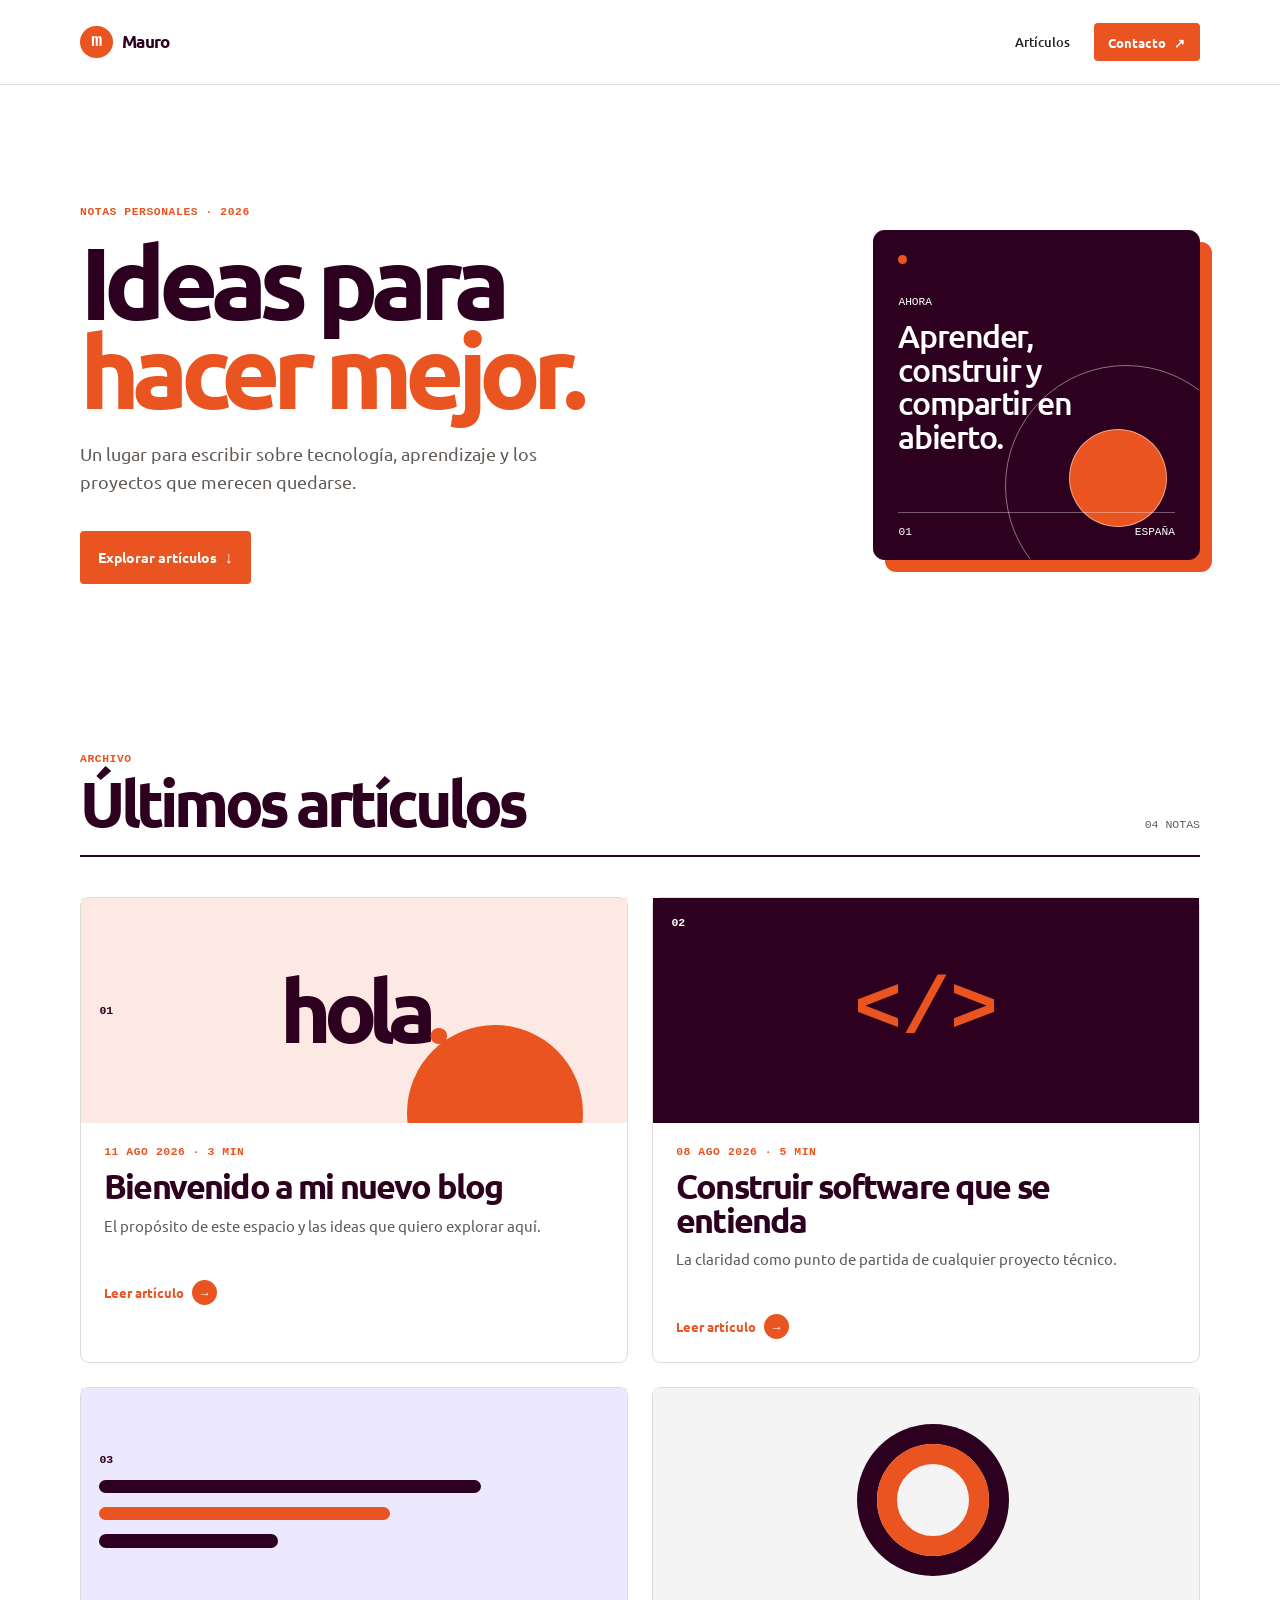
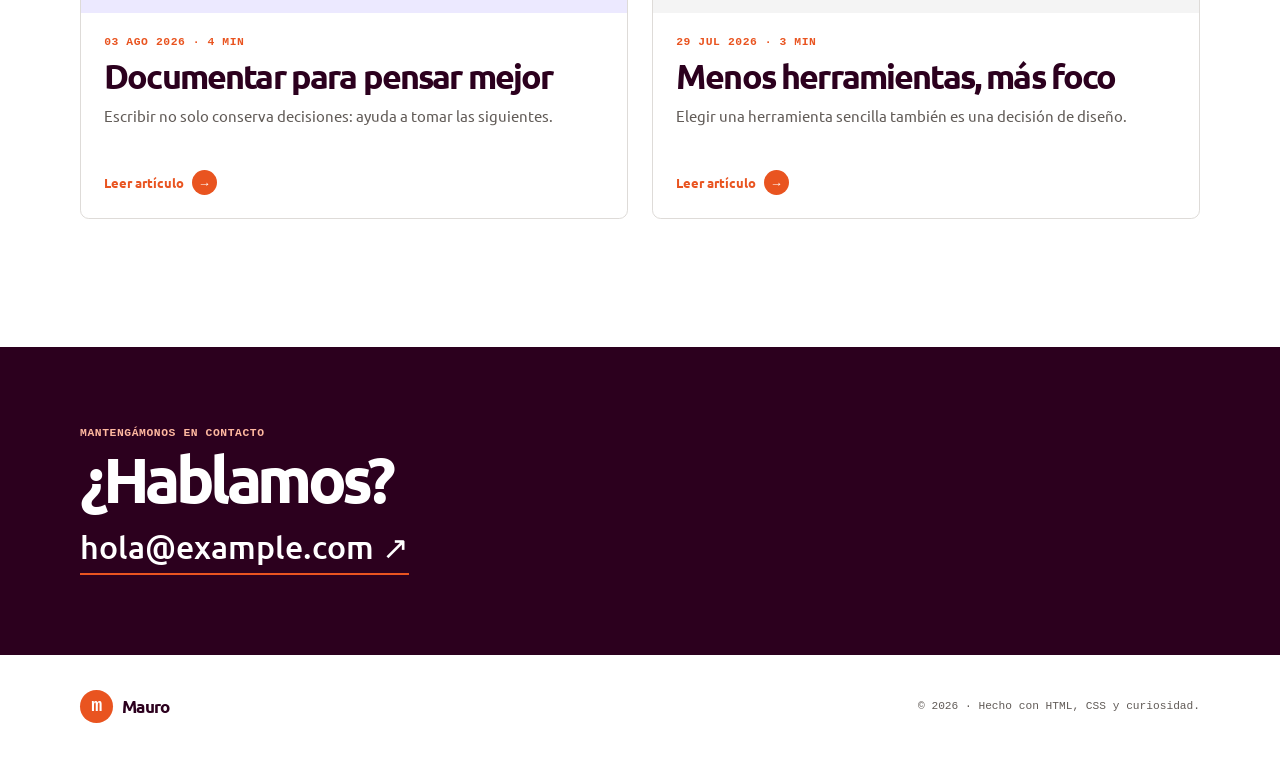
==== commit 27d7f277: "Refine blog with Ubuntu visual theme" ====
--- a/index.html
+++ b/index.html
@@ -3,25 +3,21 @@
   <head>
     <meta charset="UTF-8" />
     <meta name="viewport" content="width=device-width, initial-scale=1.0" />
-    <meta
-      name="description"
-      content="Ideas, notas y proyectos de Mauro."
-    />
-    <title>Blog de Mauro</title>
+    <meta name="description" content="Notas sobre tecnología, aprendizaje y proyectos." />
+    <title>Mauro · Notas y proyectos</title>
     <link rel="stylesheet" href="assets/css/styles.css" />
     <script src="assets/js/main.js" defer></script>
   </head>
-  <body class="home-page">
-    <div class="noise" aria-hidden="true"></div>
+  <body>
     <header class="site-header">
       <nav class="container nav" aria-label="Navegación principal">
-        <a class="brand" href="./" aria-label="Inicio de Mauro">
-          <span class="brand-mark">m.</span>
+        <a class="brand" href="./" aria-label="Inicio">
+          <span class="brand-mark" aria-hidden="true">m</span>
           <span>Mauro</span>
         </a>
         <div class="nav-links">
-          <a href="#articulos">Archivo</a>
-          <a class="nav-cta" href="#articulos">Explorar <span aria-hidden="true">↓</span></a>
+          <a href="#articulos">Artículos</a>
+          <a class="nav-button" href="#suscribete">Contacto <span aria-hidden="true">↗</span></a>
         </div>
       </nav>
     </header>
@@ -29,65 +25,109 @@
     <main>
       <section class="hero container">
         <div class="hero-copy reveal">
-          <p class="eyebrow"><span class="live-dot"></span> DIARIO DIGITAL · 2026</p>
-          <h1>Construir,<br /><span>pensar</span> y compartir.</h1>
-          <p class="intro">
-            Notas sobre tecnología, curiosidad y los proyectos que van dejando huella.
+          <p class="kicker">NOTAS PERSONALES · 2026</p>
+          <h1>Ideas para<br /><em>hacer mejor.</em></h1>
+          <p>
+            Un lugar para escribir sobre tecnología, aprendizaje y los proyectos que merecen quedarse.
           </p>
-          <a class="hero-link magnetic" href="#articulos">Descubrir notas <span aria-hidden="true">↘</span></a>
+          <a class="primary-link" href="#articulos">Explorar artículos <span aria-hidden="true">↓</span></a>
         </div>
-        <div class="hero-art reveal" aria-hidden="true">
-          <div class="orb orb-one"></div>
-          <div class="orb orb-two"></div>
-          <div class="orb orb-three"></div>
-          <div class="art-label art-label-top">CREATIVE<br />THINKING</div>
-          <div class="art-label art-label-bottom">VOL. 01</div>
-          <div class="orbit"></div>
-        </div>
+        <aside class="hero-panel reveal" aria-label="Estado actual">
+          <span class="panel-dot" aria-hidden="true"></span>
+          <p class="panel-label">AHORA</p>
+          <p class="panel-title">Aprender, construir y compartir en abierto.</p>
+          <div class="panel-footer">
+            <span>01</span>
+            <span>ESPAÑA</span>
+          </div>
+        </aside>
       </section>
-
-      <div class="ticker" aria-label="Temas del blog">
-        <div class="ticker-track">
-          <span>TECNOLOGÍA</span><i>✦</i><span>DISEÑO</span><i>✦</i><span>APRENDIZAJE</span><i>✦</i><span>PROYECTOS</span><i>✦</i>
-          <span>TECNOLOGÍA</span><i>✦</i><span>DISEÑO</span><i>✦</i><span>APRENDIZAJE</span><i>✦</i><span>PROYECTOS</span><i>✦</i>
-        </div>
-      </div>
 
       <section id="articulos" class="container posts" aria-labelledby="posts-title">
         <div class="section-heading reveal">
           <div>
-            <p class="eyebrow">ARCHIVO SELECCIONADO</p>
-            <h2 id="posts-title">Lecturas <em>recientes</em></h2>
+            <p class="kicker">ARCHIVO</p>
+            <h2 id="posts-title">Últimos artículos</h2>
           </div>
-          <span class="article-count">01 / 01</span>
+          <span>04 NOTAS</span>
         </div>
-        <article class="post-card reveal">
-          <a class="post-card-link magnetic" href="posts/bienvenido.html">
-            <div class="post-visual">
-              <span>01</span>
-              <div class="mini-orb"></div>
-              <p>PRIMERA<br />ENTRADA</p>
-            </div>
-            <div class="post-content">
-              <p class="post-meta">11 AGO 2026 · 3 MIN</p>
-              <h3>Bienvenido a mi nuevo blog</h3>
-              <p>
-                Un lugar sencillo para compartir ideas, aprendizajes y proyectos.
-              </p>
-              <span class="read-more">Leer la nota <b aria-hidden="true">→</b></span>
-            </div>
-          </a>
-        </article>
+
+        <div class="post-grid">
+          <article class="post-card post-card-featured reveal">
+            <a href="posts/bienvenido.html">
+              <div class="card-art card-art-welcome">
+                <span>01</span>
+                <strong>hola<span>.</span></strong>
+              </div>
+              <div class="card-content">
+                <p class="post-meta">11 AGO 2026 · 3 MIN</p>
+                <h3>Bienvenido a mi nuevo blog</h3>
+                <p>El propósito de este espacio y las ideas que quiero explorar aquí.</p>
+                <span class="card-link">Leer artículo <b aria-hidden="true">→</b></span>
+              </div>
+            </a>
+          </article>
+
+          <article class="post-card reveal">
+            <a href="posts/construir-software.html">
+              <div class="card-art card-art-code">
+                <span>02</span>
+                <code>&lt;/&gt;</code>
+              </div>
+              <div class="card-content">
+                <p class="post-meta">08 AGO 2026 · 5 MIN</p>
+                <h3>Construir software que se entienda</h3>
+                <p>La claridad como punto de partida de cualquier proyecto técnico.</p>
+                <span class="card-link">Leer artículo <b aria-hidden="true">→</b></span>
+              </div>
+            </a>
+          </article>
+
+          <article class="post-card reveal">
+            <a href="posts/documentar-para-pensar.html">
+              <div class="card-art card-art-notes">
+                <span>03</span>
+                <i></i><i></i><i></i>
+              </div>
+              <div class="card-content">
+                <p class="post-meta">03 AGO 2026 · 4 MIN</p>
+                <h3>Documentar para pensar mejor</h3>
+                <p>Escribir no solo conserva decisiones: ayuda a tomar las siguientes.</p>
+                <span class="card-link">Leer artículo <b aria-hidden="true">→</b></span>
+              </div>
+            </a>
+          </article>
+
+          <article class="post-card reveal">
+            <a href="posts/menos-herramientas.html">
+              <div class="card-art card-art-focus">
+                <span>04</span>
+                <div></div>
+              </div>
+              <div class="card-content">
+                <p class="post-meta">29 JUL 2026 · 3 MIN</p>
+                <h3>Menos herramientas, más foco</h3>
+                <p>Elegir una herramienta sencilla también es una decisión de diseño.</p>
+                <span class="card-link">Leer artículo <b aria-hidden="true">→</b></span>
+              </div>
+            </a>
+          </article>
+        </div>
+      </section>
+
+      <section id="suscribete" class="contact-section">
+        <div class="container reveal">
+          <p class="kicker">MANTENGÁMONOS EN CONTACTO</p>
+          <h2>¿Hablamos?</h2>
+          <a href="mailto:hola@example.com">hola@example.com <span aria-hidden="true">↗</span></a>
+        </div>
       </section>
     </main>
 
     <footer class="site-footer">
       <div class="container">
-        <div>
-          <a class="brand" href="./"><span class="brand-mark">m.</span><span>Mauro</span></a>
-          <p>Un espacio para las ideas que no caben en una pestaña.</p>
-        </div>
-        <p>© 2026 · Hecho con curiosidad.</p>
+        <a class="brand" href="./"><span class="brand-mark" aria-hidden="true">m</span><span>Mauro</span></a>
+        <p>© 2026 · Hecho con HTML, CSS y curiosidad.</p>
       </div>
     </footer>
   </body>
--- a/assets/css/styles.css
+++ b/assets/css/styles.css
@@ -1,19 +1,19 @@
-@import url("https://fonts.googleapis.com/css2?family=DM+Mono:wght@400;500&family=DM+Sans:opsz,wght@9..40,400;9..40,500;9..40,600;9..40,700&family=Playfair+Display:ital,wght@0,500;0,600;1,500;1,600&display=swap");
+@import url("https://fonts.googleapis.com/css2?family=Ubuntu:ital,wght@0,400;0,500;0,700;1,400;1,500&family=Ubuntu+Mono:wght@400;700&display=swap");
 
 :root {
-  --ink: #172026;
-  --paper: #f4f1eb;
-  --peach: #ffd7c9;
-  --violet: #6758f2;
-  --pink: #ff6174;
-  --lime: #cefa67;
-  --muted: #697279;
-  --line: rgba(23, 32, 38, 0.15);
-  --mono: "DM Mono", monospace;
-  --sans: "DM Sans", sans-serif;
-  --serif: "Playfair Display", Georgia, serif;
-  color: var(--ink);
-  background: var(--paper);
+  --ubuntu: #e95420;
+  --aubergine: #2c001e;
+  --dark-aubergine: #1d1325;
+  --warm-grey: #aea79f;
+  --light-grey: #f7f7f7;
+  --line: #dedbd8;
+  --text: #242424;
+  --muted: #625c58;
+  --white: #ffffff;
+  --sans: "Ubuntu", Arial, sans-serif;
+  --mono: "Ubuntu Mono", monospace;
+  color: var(--text);
+  background: var(--white);
   font-family: var(--sans);
 }
 
@@ -28,49 +28,36 @@
 body {
   min-width: 320px;
   margin: 0;
-  overflow-x: hidden;
+  background: var(--white);
 }
 
 a {
   color: inherit;
 }
 
-.noise {
-  position: fixed;
-  z-index: 10;
-  inset: 0;
-  pointer-events: none;
-  opacity: 0.045;
-  background-image: url("data:image/svg+xml,%3Csvg viewBox='0 0 180 180' xmlns='http://www.w3.org/2000/svg'%3E%3Cfilter id='n'%3E%3CfeTurbulence type='fractalNoise' baseFrequency='.9' numOctaves='4' stitchTiles='stitch'/%3E%3C/filter%3E%3Crect width='100%25' height='100%25' filter='url(%23n)' opacity='.7'/%3E%3C/svg%3E");
-}
-
 .container {
-  width: min(100% - 3rem, 1160px);
+  width: min(100% - 3rem, 1120px);
   margin: 0 auto;
 }
 
 .site-header {
-  position: relative;
-  z-index: 2;
-  padding-top: 1.25rem;
+  border-bottom: 1px solid var(--line);
+  background: rgba(255, 255, 255, 0.94);
 }
 
 .nav {
   display: flex;
   align-items: center;
   justify-content: space-between;
-  border: 1px solid var(--line);
-  border-radius: 999px;
-  padding: 0.5rem 0.6rem 0.5rem 0.75rem;
-  background: rgba(244, 241, 235, 0.74);
-  backdrop-filter: blur(14px);
+  min-height: 5.25rem;
 }
 
 .brand {
   display: inline-flex;
   align-items: center;
-  gap: 0.5rem;
-  font-size: 0.94rem;
+  gap: 0.58rem;
+  color: var(--aubergine);
+  font-size: 1.05rem;
   font-weight: 700;
   letter-spacing: -0.04em;
   text-decoration: none;
@@ -78,74 +65,88 @@
 
 .brand-mark {
   display: grid;
-  width: 2rem;
-  height: 2rem;
+  width: 2.05rem;
+  height: 2.05rem;
   place-items: center;
   border-radius: 50%;
-  background: var(--ink);
-  color: var(--paper);
-  font-family: var(--serif);
+  background: var(--ubuntu);
+  color: var(--white);
+  font-family: var(--mono);
   font-size: 1.15rem;
-  font-style: italic;
+  font-weight: 700;
 }
 
 .nav-links {
   display: flex;
   align-items: center;
-  gap: 1.25rem;
-  font-size: 0.78rem;
-  font-weight: 600;
-}
-
-.nav-links > a:not(.nav-cta) {
+  gap: 1.5rem;
+  font-size: 0.84rem;
+  font-weight: 500;
+}
+
+.nav-links > a:not(.nav-button) {
+  position: relative;
   text-decoration: none;
 }
 
-.nav-cta {
+.nav-links > a:not(.nav-button)::after {
+  position: absolute;
+  bottom: -0.35rem;
+  left: 0;
+  width: 100%;
+  height: 2px;
+  background: var(--ubuntu);
+  content: "";
+  transform: scaleX(0);
+  transform-origin: right;
+  transition: transform 180ms ease;
+}
+
+.nav-links > a:not(.nav-button):hover::after {
+  transform: scaleX(1);
+  transform-origin: left;
+}
+
+.nav-button,
+.primary-link {
   display: inline-flex;
-  gap: 0.45rem;
-  align-items: center;
-  border-radius: 999px;
-  padding: 0.65rem 0.95rem;
-  background: var(--ink);
-  color: var(--paper);
+  align-items: center;
+  gap: 0.5rem;
+  border-radius: 0.25rem;
+  background: var(--ubuntu);
+  color: var(--white);
+  font-weight: 700;
   text-decoration: none;
-  transition: background 180ms ease, transform 180ms ease;
-}
-
-.nav-cta:hover {
-  background: var(--violet);
-  transform: translateY(-2px);
+  transition: background 180ms ease, box-shadow 180ms ease, transform 180ms ease;
+}
+
+.nav-button {
+  padding: 0.68rem 0.92rem;
+}
+
+.nav-button:hover,
+.primary-link:hover {
+  box-shadow: 4px 4px 0 var(--aubergine);
+  transform: translate(-2px, -2px);
 }
 
 .hero {
   display: grid;
-  grid-template-columns: 1.08fr 0.92fr;
-  gap: clamp(2rem, 7vw, 8rem);
-  align-items: center;
-  min-height: min(800px, calc(100vh - 5rem));
-  padding: 6rem 0;
-}
-
-.eyebrow,
+  grid-template-columns: 1.35fr 0.65fr;
+  gap: clamp(3rem, 9vw, 10rem);
+  align-items: center;
+  min-height: 620px;
+  padding: 7rem 0;
+}
+
+.kicker,
 .post-meta {
-  display: flex;
-  align-items: center;
-  gap: 0.45rem;
   margin: 0;
+  color: var(--ubuntu);
   font-family: var(--mono);
-  font-size: 0.67rem;
-  letter-spacing: 0.04em;
-}
-
-.live-dot {
-  display: inline-block;
-  width: 0.45rem;
-  height: 0.45rem;
-  border-radius: 50%;
-  background: var(--pink);
-  box-shadow: 0 0 0 0 rgba(255, 97, 116, 0.65);
-  animation: pulse 2s infinite;
+  font-size: 0.71rem;
+  font-weight: 700;
+  letter-spacing: 0.05em;
 }
 
 h1,
@@ -156,377 +157,450 @@
 }
 
 h1 {
-  max-width: 650px;
-  margin: 1.2rem 0 1.8rem;
-  font-size: clamp(3.75rem, 7.4vw, 7rem);
-  font-weight: 600;
-  letter-spacing: -0.08em;
-  line-height: 0.88;
-}
-
-h1 span,
-h2 em {
-  font-family: var(--serif);
-  font-weight: 500;
-  letter-spacing: -0.09em;
-}
-
-.intro {
-  max-width: 420px;
+  max-width: 740px;
+  margin: 1.25rem 0 1.6rem;
+  color: var(--aubergine);
+  font-size: clamp(3.8rem, 8vw, 7.6rem);
+  letter-spacing: -0.075em;
+  line-height: 0.86;
+}
+
+h1 em {
+  color: var(--ubuntu);
+  font-style: normal;
+}
+
+.hero-copy > p:not(.kicker) {
+  max-width: 460px;
   color: var(--muted);
+  font-size: 1.12rem;
+  line-height: 1.55;
+}
+
+.primary-link {
+  margin-top: 1.1rem;
+  padding: 0.95rem 1.1rem;
+  font-size: 0.9rem;
+}
+
+.primary-link span {
   font-size: 1.05rem;
-  letter-spacing: -0.025em;
-  line-height: 1.55;
-}
-
-.hero-link {
-  display: inline-flex;
-  align-items: center;
-  gap: 0.65rem;
-  margin-top: 1.4rem;
-  border-radius: 999px;
-  padding: 0.9rem 1.15rem;
-  background: var(--violet);
-  color: white;
-  font-size: 0.82rem;
-  font-weight: 600;
-  text-decoration: none;
-  transition: box-shadow 180ms ease, transform 180ms ease;
-}
-
-.hero-link span {
-  font-size: 1rem;
-}
-
-.hero-link:hover {
-  box-shadow: 5px 6px 0 var(--ink);
-}
-
-.hero-art {
+}
+
+.hero-panel {
   position: relative;
-  aspect-ratio: 1 / 1.1;
+  min-height: 330px;
   overflow: hidden;
-  border-radius: 42% 58% 47% 53% / 48% 43% 57% 52%;
-  background: var(--peach);
-  transform: rotate(4deg);
-  transition: border-radius 800ms ease, transform 800ms ease;
-}
-
-.hero-art:hover {
-  border-radius: 59% 41% 61% 39% / 39% 57% 43% 61%;
-  transform: rotate(-2deg) scale(1.02);
-}
-
-.orb {
+  border: 1px solid var(--aubergine);
+  border-radius: 0.7rem;
+  padding: 1.5rem;
+  background: var(--aubergine);
+  color: var(--white);
+  box-shadow: 12px 12px 0 var(--ubuntu);
+}
+
+.hero-panel::before,
+.hero-panel::after {
   position: absolute;
+  border: 1px solid rgba(255, 255, 255, 0.45);
   border-radius: 50%;
-  filter: blur(0.2px);
-}
-
-.orb-one {
-  top: 8%;
-  right: 9%;
-  width: 59%;
-  aspect-ratio: 1;
-  background: var(--violet);
-  box-shadow: inset -20px -25px 30px rgba(19, 14, 103, 0.24);
-  animation: float 8s ease-in-out infinite;
-}
-
-.orb-two {
-  bottom: -5%;
-  left: -9%;
-  width: 65%;
-  aspect-ratio: 1;
-  background: var(--lime);
-  box-shadow: inset -15px -20px 30px rgba(91, 113, 20, 0.24);
-  animation: float 10s ease-in-out -4s infinite reverse;
-}
-
-.orb-three {
-  top: 43%;
-  left: 35%;
-  width: 19%;
-  aspect-ratio: 1;
-  background: var(--pink);
-  box-shadow: 0 5px 30px rgba(255, 97, 116, 0.55);
-  animation: float 6s ease-in-out -2s infinite;
-}
-
-.orbit {
-  position: absolute;
-  top: 25%;
-  left: 16%;
-  width: 72%;
-  aspect-ratio: 1;
-  border: 1px solid rgba(23, 32, 38, 0.45);
+  content: "";
+}
+
+.hero-panel::before {
+  right: -3rem;
+  bottom: -3rem;
+  width: 15rem;
+  height: 15rem;
+}
+
+.hero-panel::after {
+  right: 2rem;
+  bottom: 2rem;
+  width: 6rem;
+  height: 6rem;
+  background: var(--ubuntu);
+  transition: transform 350ms ease;
+}
+
+.hero-panel:hover::after {
+  transform: scale(1.3);
+}
+
+.panel-dot {
+  display: block;
+  width: 0.55rem;
+  height: 0.55rem;
   border-radius: 50%;
-  transform: rotate(-20deg);
-  animation: spin 24s linear infinite;
-}
-
-.art-label {
-  position: absolute;
+  background: var(--ubuntu);
+  box-shadow: 0 0 0 0 rgba(233, 84, 32, 0.7);
+  animation: pulse 2s infinite;
+}
+
+.panel-label,
+.panel-footer {
+  position: relative;
   z-index: 1;
   font-family: var(--mono);
-  font-size: 0.68rem;
-  line-height: 1.25;
-}
-
-.art-label-top {
-  top: 9%;
-  left: 10%;
-}
-
-.art-label-bottom {
-  right: 11%;
-  bottom: 9%;
-  writing-mode: vertical-rl;
-}
-
-.ticker {
-  overflow: hidden;
-  border-top: 1px solid var(--ink);
-  border-bottom: 1px solid var(--ink);
-  padding: 1rem 0;
-  background: var(--lime);
-  white-space: nowrap;
-}
-
-.ticker-track {
-  display: inline-flex;
-  align-items: center;
-  gap: 2.1rem;
-  min-width: max-content;
-  animation: ticker 24s linear infinite;
-  font-family: var(--mono);
-  font-size: 0.77rem;
-}
-
-.ticker i {
-  color: var(--pink);
-  font-size: 1rem;
-  font-style: normal;
+  font-size: 0.7rem;
+}
+
+.panel-label {
+  margin: 2rem 0 0;
+}
+
+.panel-title {
+  position: relative;
+  z-index: 1;
+  max-width: 13rem;
+  margin: 0.7rem 0;
+  font-size: clamp(1.45rem, 2.5vw, 2rem);
+  font-weight: 500;
+  letter-spacing: -0.045em;
+  line-height: 1.05;
+}
+
+.panel-footer {
+  position: absolute;
+  right: 1.5rem;
+  bottom: 1.3rem;
+  left: 1.5rem;
+  display: flex;
+  justify-content: space-between;
+  padding-top: 0.85rem;
+  border-top: 1px solid rgba(255, 255, 255, 0.35);
 }
 
 .posts {
-  padding: 9rem 0 10rem;
+  padding: 3rem 0 8rem;
 }
 
 .section-heading {
   display: flex;
   align-items: end;
   justify-content: space-between;
-  border-bottom: 1px solid var(--line);
-  padding-bottom: 1.8rem;
-}
-
-h2 {
-  margin: 0.8rem 0 0;
-  font-size: clamp(2.6rem, 5vw, 4.75rem);
-  font-weight: 600;
-  letter-spacing: -0.08em;
-  line-height: 0.9;
-}
-
-.article-count {
+  margin-bottom: 2.5rem;
+  padding-bottom: 1.45rem;
+  border-bottom: 2px solid var(--aubergine);
+}
+
+.section-heading > span {
   color: var(--muted);
   font-family: var(--mono);
-  font-size: 0.7rem;
-}
-
-.post-card-link {
+  font-size: 0.72rem;
+}
+
+h2 {
+  margin: 0.55rem 0 0;
+  color: var(--aubergine);
+  font-size: clamp(2.3rem, 5vw, 4.4rem);
+  letter-spacing: -0.07em;
+  line-height: 0.9;
+}
+
+.post-grid {
   display: grid;
-  grid-template-columns: minmax(220px, 0.7fr) 1.3fr;
-  gap: clamp(1.5rem, 5vw, 5rem);
-  align-items: center;
-  padding: 2.2rem 0;
+  grid-template-columns: repeat(2, minmax(0, 1fr));
+  gap: 1.5rem;
+}
+
+.post-card {
+  border: 1px solid var(--line);
+  border-radius: 0.55rem;
+  background: var(--white);
+  transition: border-color 200ms ease, box-shadow 200ms ease, transform 200ms ease;
+}
+
+.post-card:hover {
+  border-color: var(--aubergine);
+  box-shadow: 7px 7px 0 var(--ubuntu);
+  transform: translate(-3px, -3px);
+}
+
+.post-card a {
+  display: block;
+  height: 100%;
   text-decoration: none;
 }
 
-.post-visual {
+.card-art {
   position: relative;
   display: flex;
-  min-height: 245px;
+  height: 225px;
   overflow: hidden;
-  flex-direction: column;
+  align-items: flex-start;
   justify-content: space-between;
-  border-radius: 1.2rem;
-  padding: 1.2rem;
-  background: var(--ink);
-  color: var(--paper);
-  transition: border-radius 400ms ease, transform 400ms cubic-bezier(.2,.8,.2,1);
-}
-
-.post-card-link:hover .post-visual {
-  border-radius: 50% 1.2rem 1.2rem 1.2rem;
-  transform: rotate(-2deg) scale(1.03);
-}
-
-.post-visual > span {
+  padding: 1.15rem;
+  color: var(--aubergine);
+  transition: background 250ms ease;
+}
+
+.card-art > span {
   position: relative;
   z-index: 1;
   font-family: var(--mono);
   font-size: 0.72rem;
-}
-
-.post-visual p {
+  font-weight: 700;
+}
+
+.card-art-welcome {
+  align-items: center;
+  background: #fce9e3;
+}
+
+.card-art-welcome::after {
+  position: absolute;
+  right: 8%;
+  bottom: -35%;
+  width: 11rem;
+  height: 11rem;
+  border-radius: 50%;
+  background: var(--ubuntu);
+  content: "";
+  transition: transform 300ms ease;
+}
+
+.post-card:hover .card-art-welcome::after {
+  transform: scale(1.18);
+}
+
+.card-art-welcome strong {
   position: relative;
   z-index: 1;
-  margin: 0;
+  margin: auto;
+  color: var(--aubergine);
+  font-size: clamp(3.6rem, 7vw, 5.5rem);
+  letter-spacing: -0.1em;
+}
+
+.card-art-welcome strong span {
+  color: var(--ubuntu);
+}
+
+.card-art-code {
+  align-items: center;
+  justify-content: center;
+  background: var(--aubergine);
+  color: var(--white);
+}
+
+.card-art-code > span {
+  position: absolute;
+  top: 1.15rem;
+  left: 1.15rem;
+}
+
+.card-art-code code {
+  color: var(--ubuntu);
   font-family: var(--mono);
-  font-size: 0.66rem;
-  line-height: 1.35;
-}
-
-.mini-orb {
-  position: absolute;
-  top: 14%;
-  right: 9%;
-  width: 63%;
-  aspect-ratio: 1;
+  font-size: 5rem;
+  font-weight: 700;
+  transition: transform 300ms ease;
+}
+
+.post-card:hover .card-art-code code {
+  transform: rotate(-10deg) scale(1.15);
+}
+
+.card-art-notes {
+  flex-direction: column;
+  justify-content: center;
+  gap: 0.85rem;
+  background: #ece9ff;
+}
+
+.card-art-notes i {
+  display: block;
+  width: 75%;
+  height: 0.85rem;
+  border-radius: 999px;
+  background: var(--aubergine);
+  transition: width 300ms ease;
+}
+
+.card-art-notes i:nth-of-type(2) {
+  width: 57%;
+  background: var(--ubuntu);
+}
+
+.card-art-notes i:nth-of-type(3) {
+  width: 35%;
+}
+
+.post-card:hover .card-art-notes i:nth-of-type(1) {
+  width: 88%;
+}
+
+.post-card:hover .card-art-notes i:nth-of-type(2) {
+  width: 68%;
+}
+
+.post-card:hover .card-art-notes i:nth-of-type(3) {
+  width: 48%;
+}
+
+.card-art-focus {
+  align-items: center;
+  justify-content: center;
+  background: #f4f4f4;
+}
+
+.card-art-focus div {
+  width: 7rem;
+  height: 7rem;
+  border: 1.25rem solid var(--ubuntu);
   border-radius: 50%;
-  background: radial-gradient(circle at 35% 30%, #ff9fab, var(--pink) 42%, #bf2843);
-  transition: transform 500ms cubic-bezier(.2,.8,.2,1);
-}
-
-.post-card-link:hover .mini-orb {
-  transform: scale(1.2) translate(-8%, 6%);
-}
-
-.post-meta {
-  color: var(--violet);
+  box-shadow: 0 0 0 1.25rem var(--aubergine);
+  transition: transform 350ms ease;
+}
+
+.post-card:hover .card-art-focus div {
+  transform: rotate(90deg) scale(1.1);
+}
+
+.card-content {
+  padding: 1.45rem;
 }
 
 h3 {
-  max-width: 540px;
-  margin: 0.8rem 0 1.1rem;
-  font-size: clamp(2rem, 3.6vw, 3.5rem);
-  font-weight: 600;
-  letter-spacing: -0.07em;
-  line-height: 0.95;
-}
-
-.post-content > p:not(.post-meta) {
-  max-width: 460px;
-  margin-bottom: 1.3rem;
+  margin: 0.7rem 0 0.75rem;
+  color: var(--aubergine);
+  font-size: clamp(1.5rem, 2.7vw, 2.1rem);
+  letter-spacing: -0.055em;
+  line-height: 1;
+}
+
+.card-content > p:not(.post-meta) {
+  min-height: 3rem;
+  margin-bottom: 1.1rem;
   color: var(--muted);
-  font-size: 0.98rem;
-  line-height: 1.55;
-}
-
-.read-more {
+  font-size: 0.91rem;
+  line-height: 1.5;
+}
+
+.card-link {
   display: inline-flex;
   align-items: center;
   gap: 0.5rem;
+  color: var(--ubuntu);
   font-size: 0.8rem;
   font-weight: 700;
 }
 
-.read-more b {
+.card-link b {
   display: grid;
-  width: 1.6rem;
-  height: 1.6rem;
+  width: 1.55rem;
+  height: 1.55rem;
   place-items: center;
   border-radius: 50%;
-  background: var(--ink);
-  color: white;
-  transition: transform 180ms ease, background 180ms ease;
-}
-
-.post-card-link:hover .read-more b {
-  background: var(--violet);
+  background: var(--ubuntu);
+  color: var(--white);
+  transition: transform 180ms ease;
+}
+
+.post-card:hover .card-link b {
   transform: translateX(4px);
 }
 
+.contact-section {
+  padding: 5rem 0;
+  background: var(--aubergine);
+  color: var(--white);
+}
+
+.contact-section .kicker {
+  color: #ffb8a0;
+}
+
+.contact-section h2 {
+  margin: 0.65rem 0 1.25rem;
+  color: var(--white);
+}
+
+.contact-section a {
+  display: inline-flex;
+  gap: 0.5rem;
+  border-bottom: 2px solid var(--ubuntu);
+  padding-bottom: 0.35rem;
+  color: var(--white);
+  font-size: clamp(1.2rem, 3vw, 2rem);
+  font-weight: 500;
+  text-decoration: none;
+  transition: color 180ms ease;
+}
+
+.contact-section a:hover {
+  color: #ffb8a0;
+}
+
 .site-footer {
-  border-top: 1px solid var(--ink);
-  padding: 2rem 0 3rem;
+  padding: 2.2rem 0;
+  background: var(--white);
 }
 
 .site-footer > .container {
   display: flex;
-  align-items: end;
+  align-items: center;
   justify-content: space-between;
-  gap: 2rem;
 }
 
 .site-footer p {
-  max-width: 280px;
-  margin: 0.8rem 0 0;
-  color: var(--muted);
-  font-size: 0.78rem;
-  line-height: 1.5;
-}
-
-.site-footer > .container > p {
-  font-family: var(--mono);
-  font-size: 0.67rem;
-  text-align: right;
-}
-
-.article {
-  max-width: 880px;
-  padding: 5rem 0 9rem;
-}
-
-.back-link {
-  display: inline-block;
-  border-bottom: 1px solid var(--ink);
-  padding-bottom: 0.25rem;
-  font-size: 0.78rem;
-  font-weight: 600;
-  text-decoration: none;
-}
-
-.article-hero {
-  max-width: 830px;
-  padding: 8rem 0 5rem;
-}
-
-.article-meta {
-  display: flex;
-  gap: 1rem;
-  align-items: center;
-}
-
-.article-meta p:last-child {
   margin: 0;
   color: var(--muted);
   font-family: var(--mono);
-  font-size: 0.67rem;
-}
-
-.article h1 {
-  max-width: 800px;
+  font-size: 0.7rem;
+}
+
+.article {
+  max-width: 880px;
+  padding: 5rem 0 8rem;
+}
+
+.back-link {
+  color: var(--aubergine);
+  font-size: 0.82rem;
+  font-weight: 700;
+  text-decoration: none;
+}
+
+.back-link:hover {
+  color: var(--ubuntu);
+}
+
+.article-header {
+  max-width: 760px;
+  padding: 6rem 0 4rem;
+  border-bottom: 1px solid var(--line);
+}
+
+.article-header h1 {
+  margin-bottom: 1.6rem;
+  font-size: clamp(3.3rem, 7vw, 6.5rem);
+}
+
+.article-summary {
+  max-width: 600px;
   margin-bottom: 0;
-  font-size: clamp(3.5rem, 8vw, 7rem);
-}
-
-.article-content {
+  color: var(--muted);
+  font-size: clamp(1.15rem, 2vw, 1.45rem);
+  line-height: 1.48;
+}
+
+.article-body {
   max-width: 610px;
-  margin-left: auto;
-  font-family: var(--serif);
-  font-size: clamp(1.18rem, 2vw, 1.38rem);
+  padding-top: 3rem;
+  font-size: clamp(1.08rem, 1.8vw, 1.25rem);
   line-height: 1.75;
 }
 
-.article-content p {
+.article-body p {
   margin-bottom: 1.6rem;
-}
-
-.article-content .lead {
-  color: var(--violet);
-  font-family: var(--sans);
-  font-size: 1.3rem;
-  font-weight: 500;
-  line-height: 1.45;
 }
 
 .reveal {
   opacity: 0;
-  transform: translateY(28px);
-  transition: opacity 700ms ease, transform 700ms cubic-bezier(.2,.65,.25,1);
+  transform: translateY(18px);
+  transition: opacity 500ms ease, transform 500ms ease;
 }
 
 .reveal.is-visible {
@@ -534,101 +608,67 @@
   transform: none;
 }
 
-.magnetic {
-  transition: transform 180ms ease-out, box-shadow 180ms ease;
-}
-
-@keyframes float {
-  0%, 100% { transform: translate3d(0, 0, 0); }
-  50% { transform: translate3d(-7px, 16px, 0); }
-}
-
-@keyframes spin {
-  to { transform: rotate(340deg); }
-}
-
 @keyframes pulse {
-  70% { box-shadow: 0 0 0 7px rgba(255, 97, 116, 0); }
-  100% { box-shadow: 0 0 0 0 rgba(255, 97, 116, 0); }
-}
-
-@keyframes ticker {
-  to { transform: translateX(-50%); }
+  70% { box-shadow: 0 0 0 7px rgba(233, 84, 32, 0); }
+  100% { box-shadow: 0 0 0 0 rgba(233, 84, 32, 0); }
 }
 
 @media (max-width: 700px) {
   .container {
-    width: min(100% - 2rem, 1160px);
+    width: min(100% - 2rem, 1120px);
   }
 
   .hero {
     grid-template-columns: 1fr;
-    gap: 3.5rem;
+    gap: 4rem;
     min-height: auto;
-    padding: 4.5rem 0 5rem;
-  }
-
-  .hero-art {
-    width: min(100%, 430px);
-    margin: 0 auto;
+    padding: 5rem 0 6rem;
+  }
+
+  .hero-panel {
+    min-height: 280px;
+  }
+
+  .post-grid {
+    grid-template-columns: 1fr;
   }
 
   .posts {
-    padding: 6rem 0 7rem;
-  }
-
-  .post-card-link {
-    grid-template-columns: 1fr;
-    gap: 1.75rem;
-  }
-
-  .post-visual {
-    min-height: 210px;
+    padding-bottom: 6rem;
   }
 
   .article {
-    padding-top: 3.5rem;
-  }
-
-  .article-hero {
-    padding: 5.5rem 0 3.5rem;
-  }
-
-  .article-content {
-    margin-left: 0;
-  }
-}
-
-@media (max-width: 440px) {
+    padding: 3rem 0 6rem;
+  }
+
+  .article-header {
+    padding: 4.5rem 0 3rem;
+  }
+}
+
+@media (max-width: 460px) {
   .nav-links > a:first-child {
     display: none;
   }
 
   .nav {
-    padding-left: 0.55rem;
-  }
-
-  .nav-cta {
-    padding: 0.58rem 0.76rem;
-  }
-
-  h1 {
-    font-size: clamp(3.35rem, 16vw, 4.5rem);
+    min-height: 4.5rem;
+  }
+
+  .nav-button {
+    padding: 0.6rem 0.7rem;
   }
 
   .section-heading {
     align-items: start;
     flex-direction: column;
-    gap: 1rem;
+    gap: 0.9rem;
   }
 
   .site-footer > .container {
     align-items: start;
     flex-direction: column;
-  }
-
-  .site-footer > .container > p {
-    text-align: left;
+    gap: 1rem;
   }
 }
 
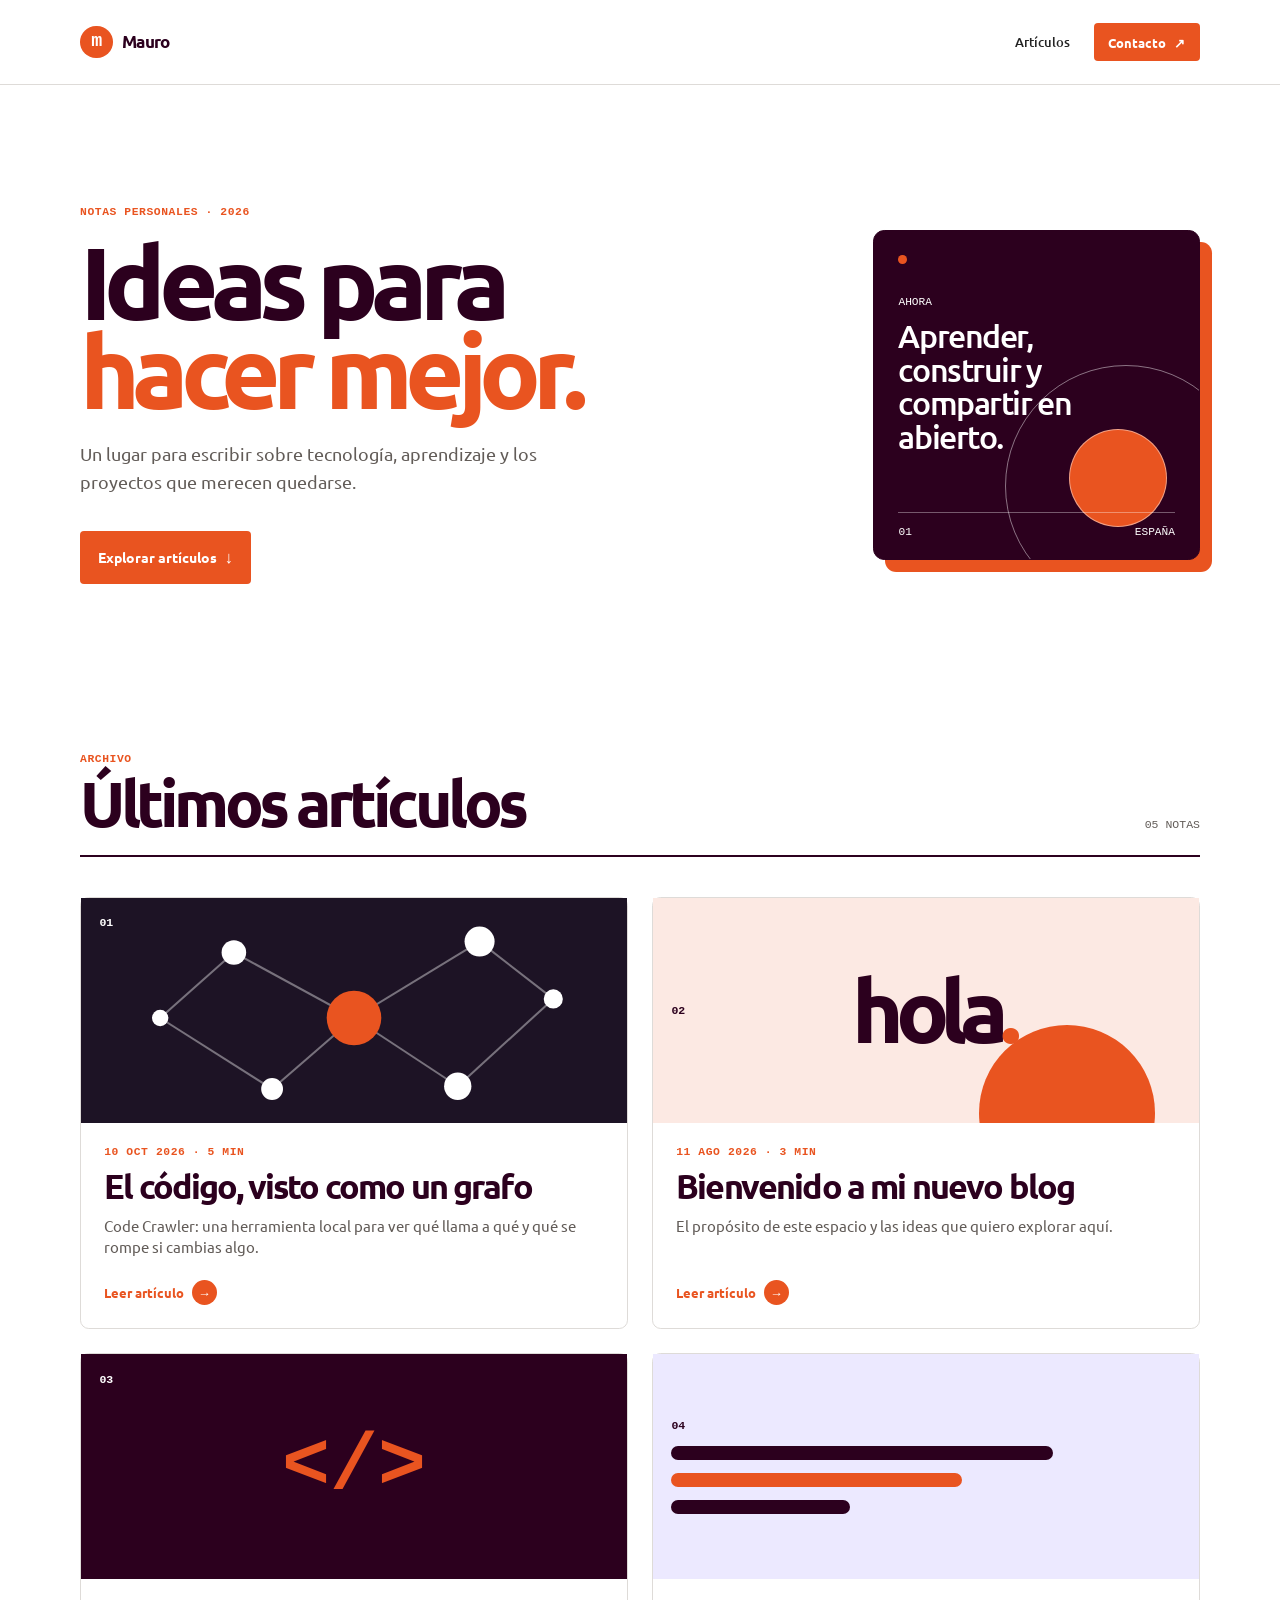
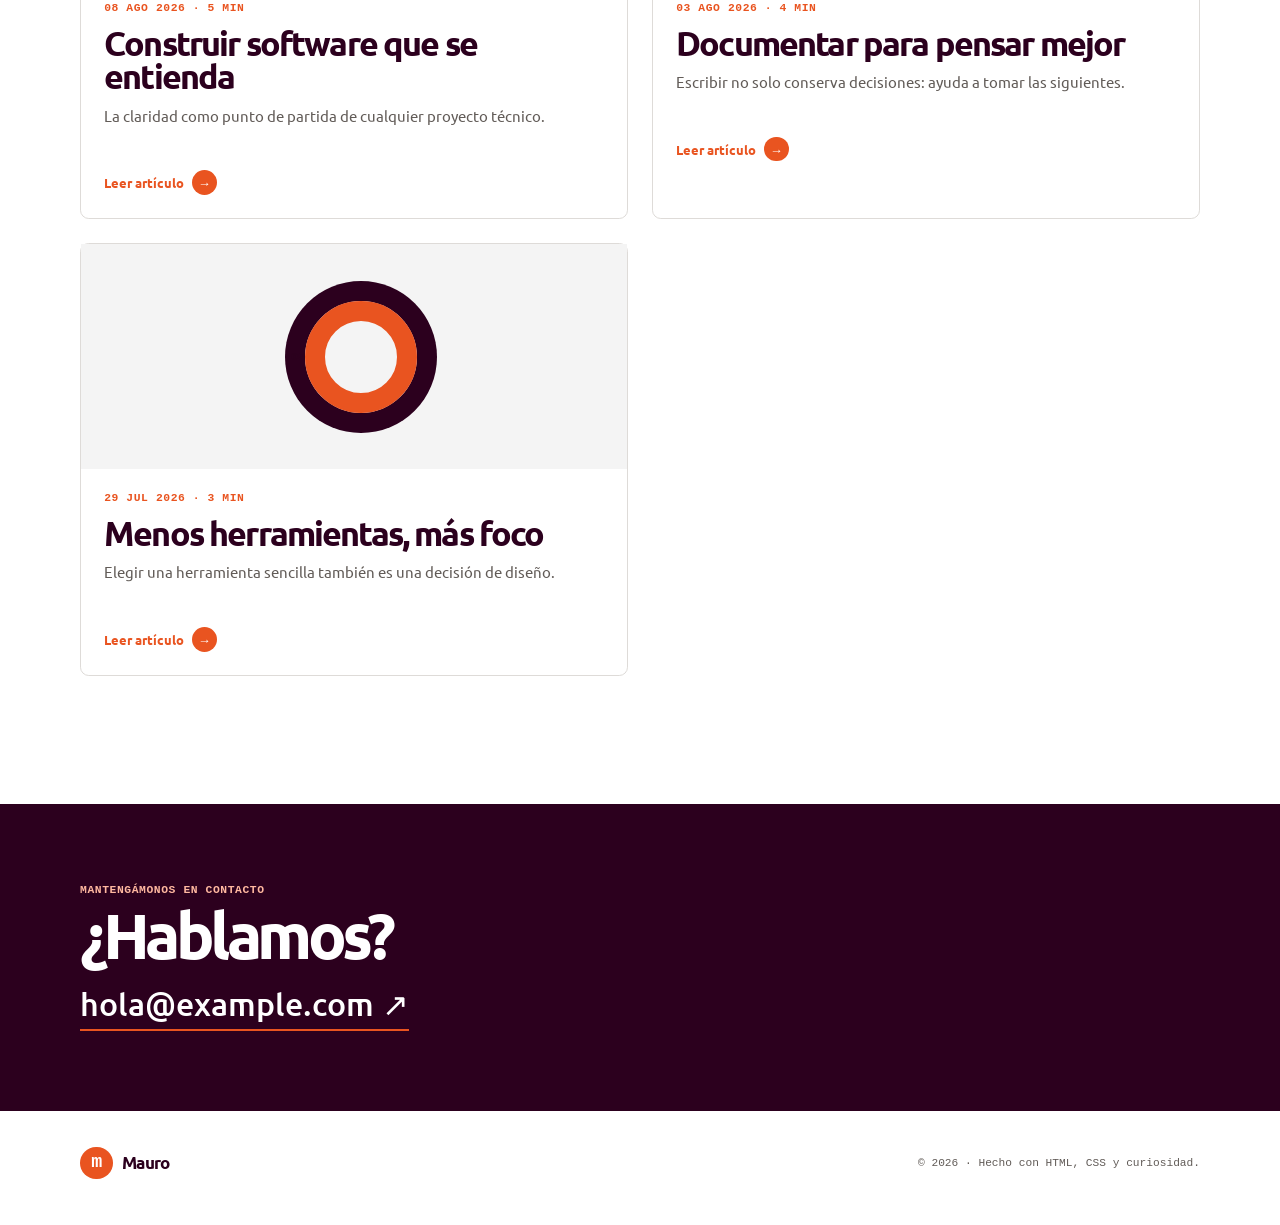
==== commit 6f42dd2c: "Add article: El código, visto como un grafo Nueva entrada sobre Code Crawler, con cuatro capturas, s" ====
--- a/index.html
+++ b/index.html
@@ -49,14 +49,38 @@
             <p class="kicker">ARCHIVO</p>
             <h2 id="posts-title">Últimos artículos</h2>
           </div>
-          <span>04 NOTAS</span>
+          <span>05 NOTAS</span>
         </div>
 
         <div class="post-grid">
           <article class="post-card post-card-featured reveal">
+            <a href="posts/code-crawler.html">
+              <div class="card-art card-art-graph">
+                <span>01</span>
+                <svg viewBox="0 0 400 225" preserveAspectRatio="xMidYMid slice" aria-hidden="true">
+                  <line x1="200" y1="118" x2="112" y2="70" /><line x1="200" y1="118" x2="292" y2="62" />
+                  <line x1="200" y1="118" x2="140" y2="170" /><line x1="200" y1="118" x2="276" y2="168" />
+                  <line x1="112" y1="70" x2="58" y2="118" /><line x1="292" y1="62" x2="346" y2="104" />
+                  <line x1="276" y1="168" x2="346" y2="104" /><line x1="140" y1="170" x2="58" y2="118" />
+                  <circle cx="112" cy="70" r="9" /><circle cx="292" cy="62" r="11" />
+                  <circle cx="140" cy="170" r="8" /><circle cx="276" cy="168" r="10" />
+                  <circle cx="58" cy="118" r="6" /><circle cx="346" cy="104" r="7" />
+                  <circle class="hub" cx="200" cy="118" r="20" />
+                </svg>
+              </div>
+              <div class="card-content">
+                <p class="post-meta">10 OCT 2026 · 5 MIN</p>
+                <h3>El código, visto como un grafo</h3>
+                <p>Code Crawler: una herramienta local para ver qué llama a qué y qué se rompe si cambias algo.</p>
+                <span class="card-link">Leer artículo <b aria-hidden="true">→</b></span>
+              </div>
+            </a>
+          </article>
+
+          <article class="post-card reveal">
             <a href="posts/bienvenido.html">
               <div class="card-art card-art-welcome">
-                <span>01</span>
+                <span>02</span>
                 <strong>hola<span>.</span></strong>
               </div>
               <div class="card-content">
@@ -71,7 +95,7 @@
           <article class="post-card reveal">
             <a href="posts/construir-software.html">
               <div class="card-art card-art-code">
-                <span>02</span>
+                <span>03</span>
                 <code>&lt;/&gt;</code>
               </div>
               <div class="card-content">
@@ -86,7 +110,7 @@
           <article class="post-card reveal">
             <a href="posts/documentar-para-pensar.html">
               <div class="card-art card-art-notes">
-                <span>03</span>
+                <span>04</span>
                 <i></i><i></i><i></i>
               </div>
               <div class="card-content">
@@ -101,7 +125,7 @@
           <article class="post-card reveal">
             <a href="posts/menos-herramientas.html">
               <div class="card-art card-art-focus">
-                <span>04</span>
+                <span>05</span>
                 <div></div>
               </div>
               <div class="card-content">
--- a/assets/css/styles.css
+++ b/assets/css/styles.css
@@ -597,6 +597,128 @@
   margin-bottom: 1.6rem;
 }
 
+.article-body h2,
+.article-body h3 {
+  max-width: 610px;
+  color: var(--aubergine);
+  line-height: 1.08;
+}
+
+.article-body h2 {
+  margin: 3.6rem 0 1.2rem;
+  font-size: clamp(1.75rem, 3.4vw, 2.5rem);
+  letter-spacing: -0.055em;
+}
+
+.article-body h3 {
+  margin: 2.4rem 0 0.8rem;
+  font-size: clamp(1.25rem, 2.2vw, 1.55rem);
+  letter-spacing: -0.04em;
+}
+
+.article-body ul {
+  margin: 0 0 1.6rem;
+  padding-left: 1.25rem;
+}
+
+.article-body li {
+  margin-bottom: 0.6rem;
+  padding-left: 0.3rem;
+}
+
+.article-body li::marker {
+  color: var(--ubuntu);
+}
+
+.article-body a {
+  color: var(--aubergine);
+  font-weight: 500;
+  text-decoration-color: var(--ubuntu);
+  text-decoration-thickness: 2px;
+  text-underline-offset: 0.2em;
+}
+
+.article-body a:hover {
+  color: var(--ubuntu);
+}
+
+.article-body code {
+  border-radius: 0.25rem;
+  padding: 0.12em 0.38em;
+  background: var(--light-grey);
+  color: var(--aubergine);
+  font-family: var(--mono);
+  font-size: 0.92em;
+  overflow-wrap: anywhere;
+}
+
+/* Las figuras ocupan todo el ancho del artículo, más que la columna de texto. */
+.article-figure {
+  width: min(880px, 100vw - 3rem);
+  margin: 2.6rem 0 2.8rem;
+}
+
+.article-figure img {
+  display: block;
+  width: 100%;
+  height: auto;
+  border: 1px solid var(--aubergine);
+  border-radius: 0.55rem;
+  box-shadow: 8px 8px 0 var(--ubuntu);
+}
+
+.article-figure figcaption {
+  margin-top: 1.25rem;
+  color: var(--muted);
+  font-family: var(--mono);
+  font-size: 0.8rem;
+  line-height: 1.5;
+}
+
+.article-figure figcaption code {
+  background: none;
+  padding: 0;
+  color: var(--aubergine);
+  font-size: 1em;
+  font-weight: 700;
+}
+
+.card-art-graph {
+  background: var(--dark-aubergine);
+  color: var(--white);
+}
+
+.card-art-graph svg {
+  position: absolute;
+  inset: 0;
+  width: 100%;
+  height: 100%;
+}
+
+.card-art-graph line {
+  stroke: rgba(255, 255, 255, 0.4);
+  stroke-width: 1.5;
+}
+
+.card-art-graph circle {
+  fill: var(--white);
+  transform-box: fill-box;
+  transform-origin: center;
+  transition: transform 300ms ease;
+}
+
+.card-art-graph circle.hub {
+  fill: var(--ubuntu);
+}
+
+.post-card:hover .card-art-graph circle {
+  transform: scale(1.25);
+}
+
+.post-card:hover .card-art-graph circle.hub {
+  transform: scale(1.5);
+}
+
 .reveal {
   opacity: 0;
   transform: translateY(18px);
@@ -643,6 +765,14 @@
 
   .article-header {
     padding: 4.5rem 0 3rem;
+  }
+
+  .article-figure {
+    width: min(880px, 100vw - 2rem);
+  }
+
+  .article-figure img {
+    box-shadow: 5px 5px 0 var(--ubuntu);
   }
 }
 
